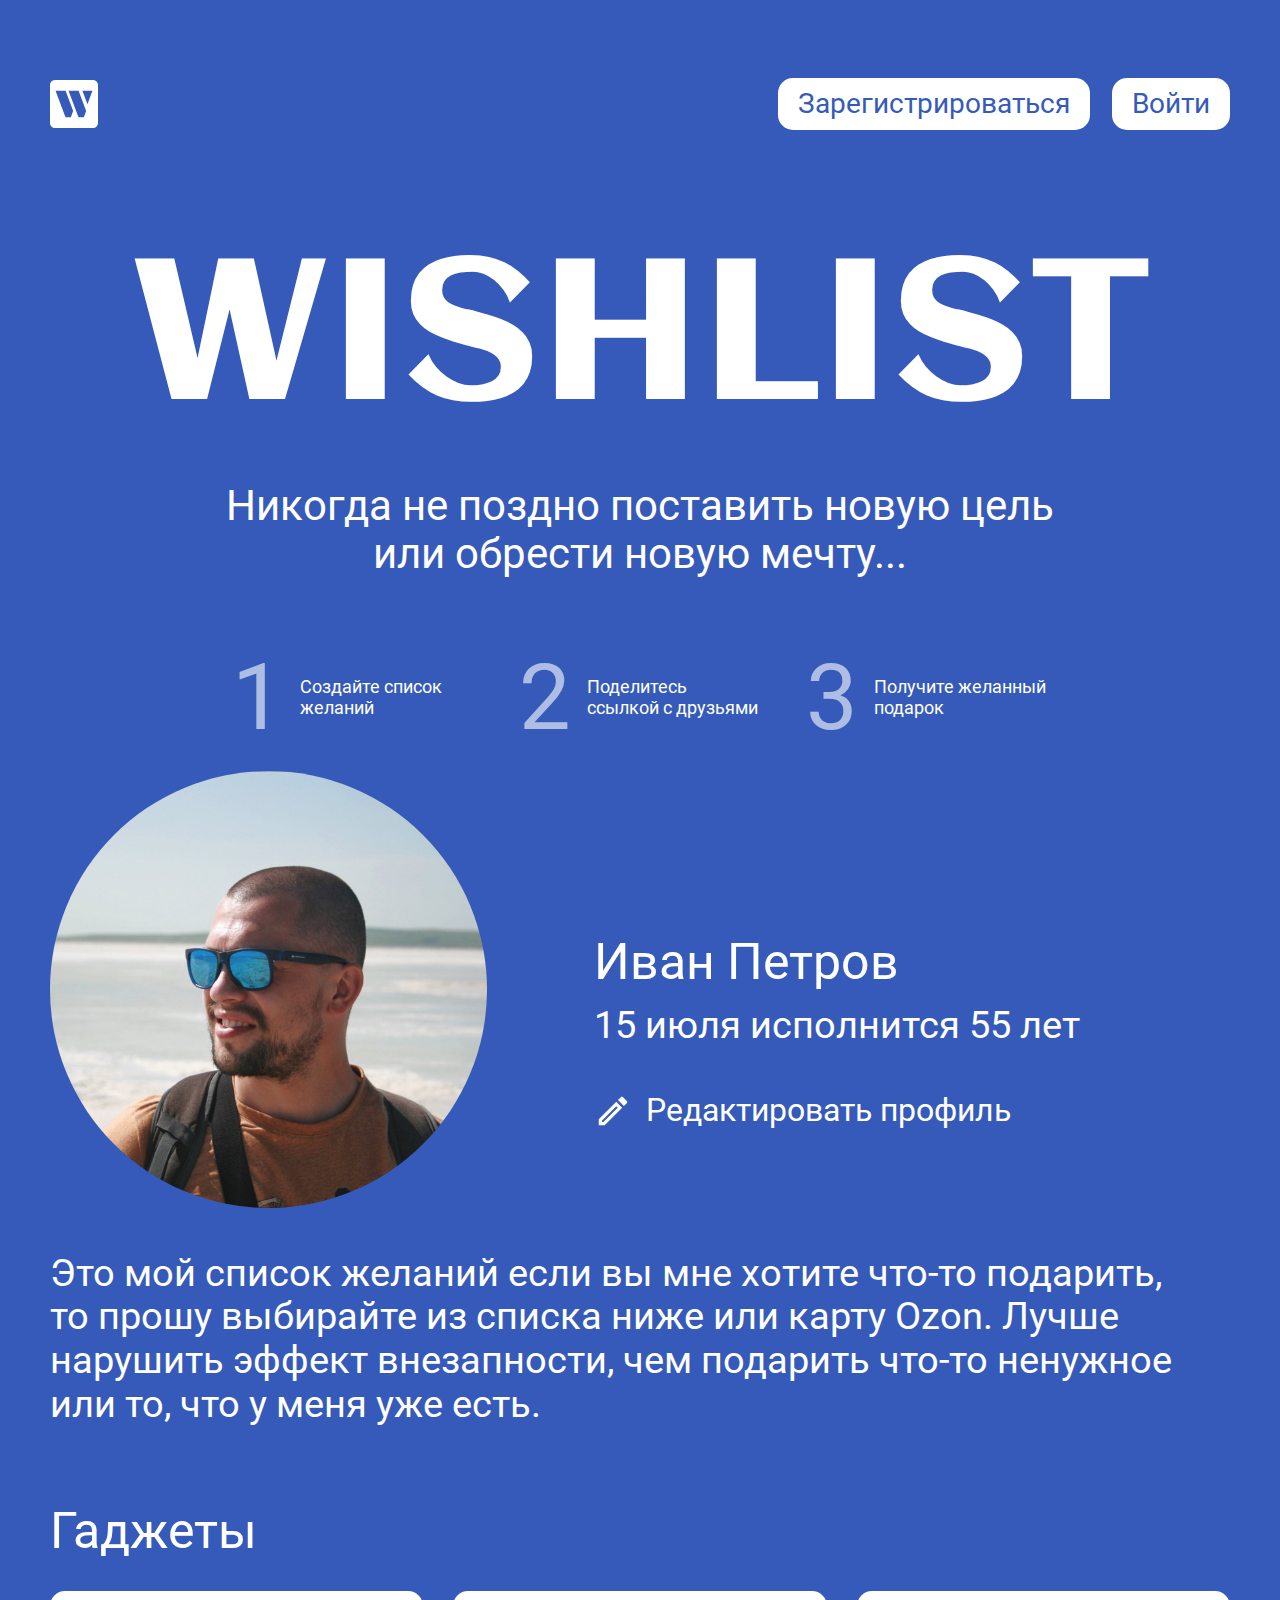
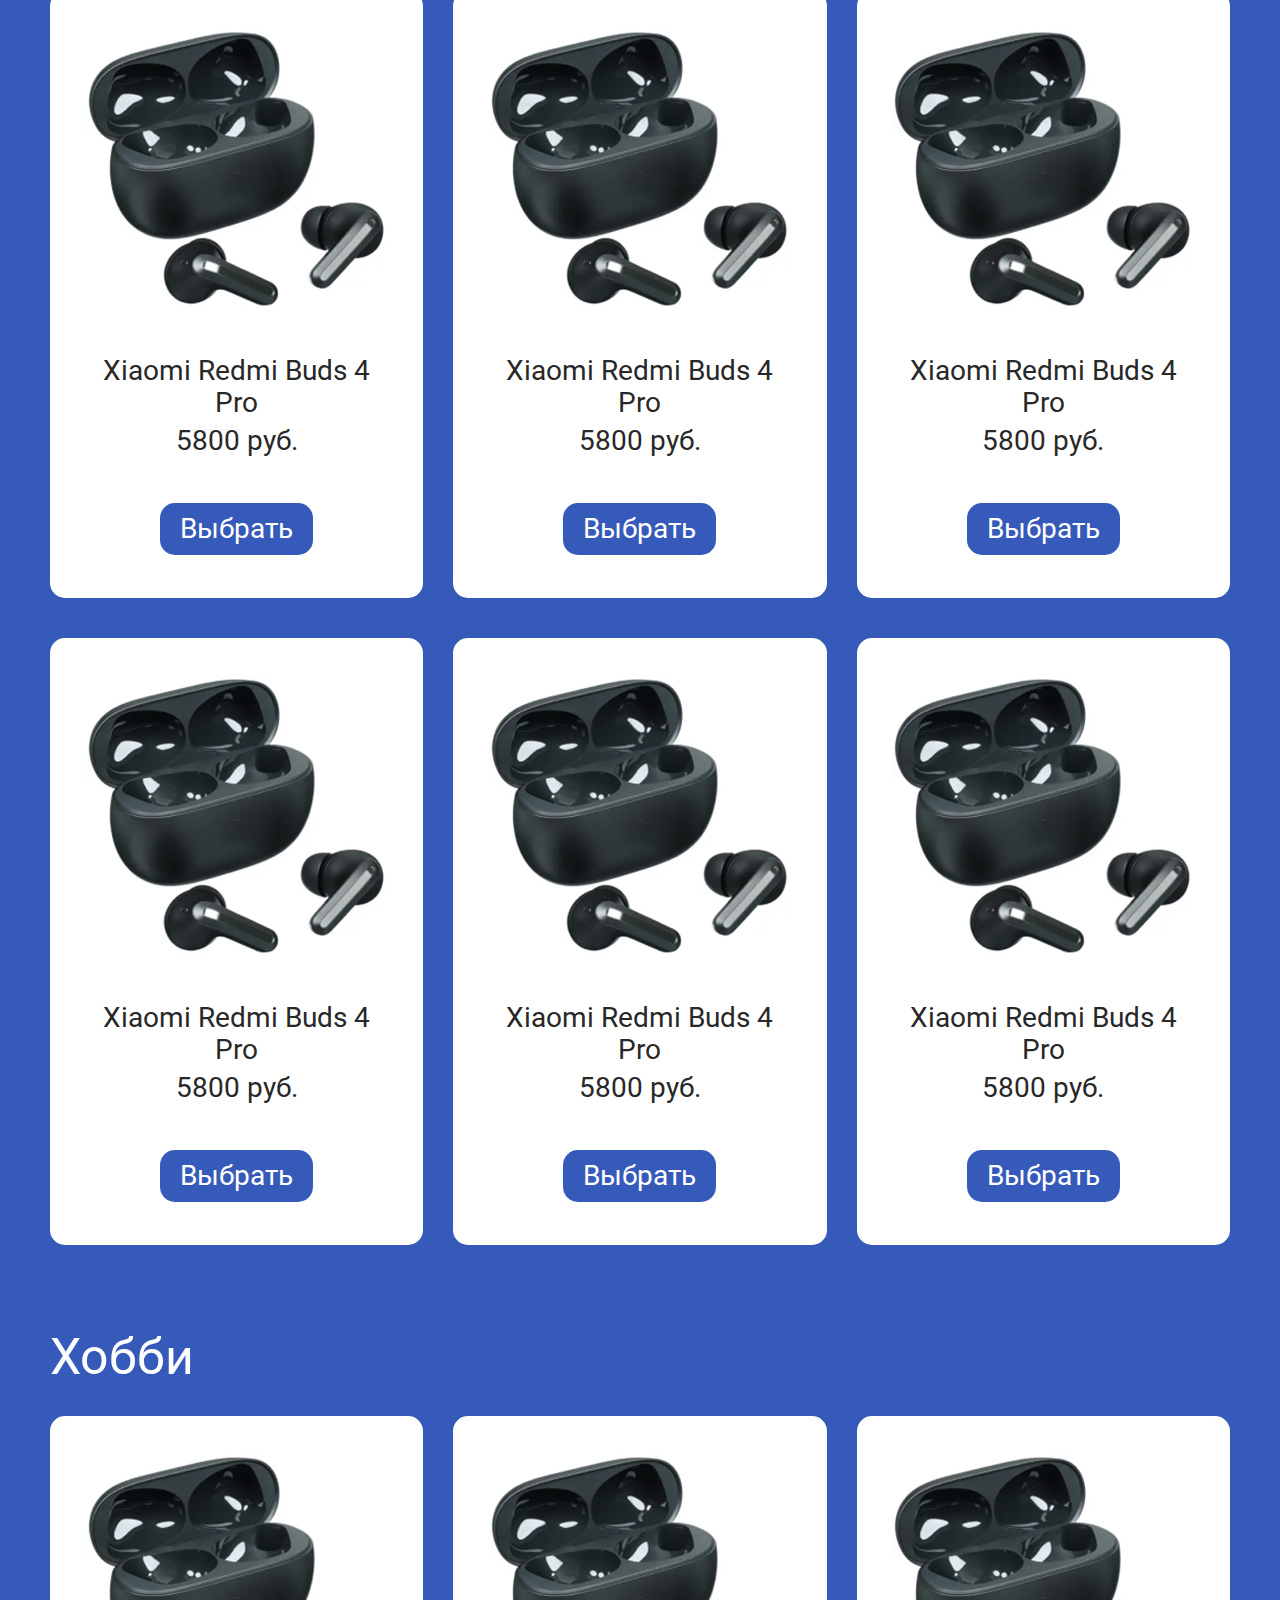
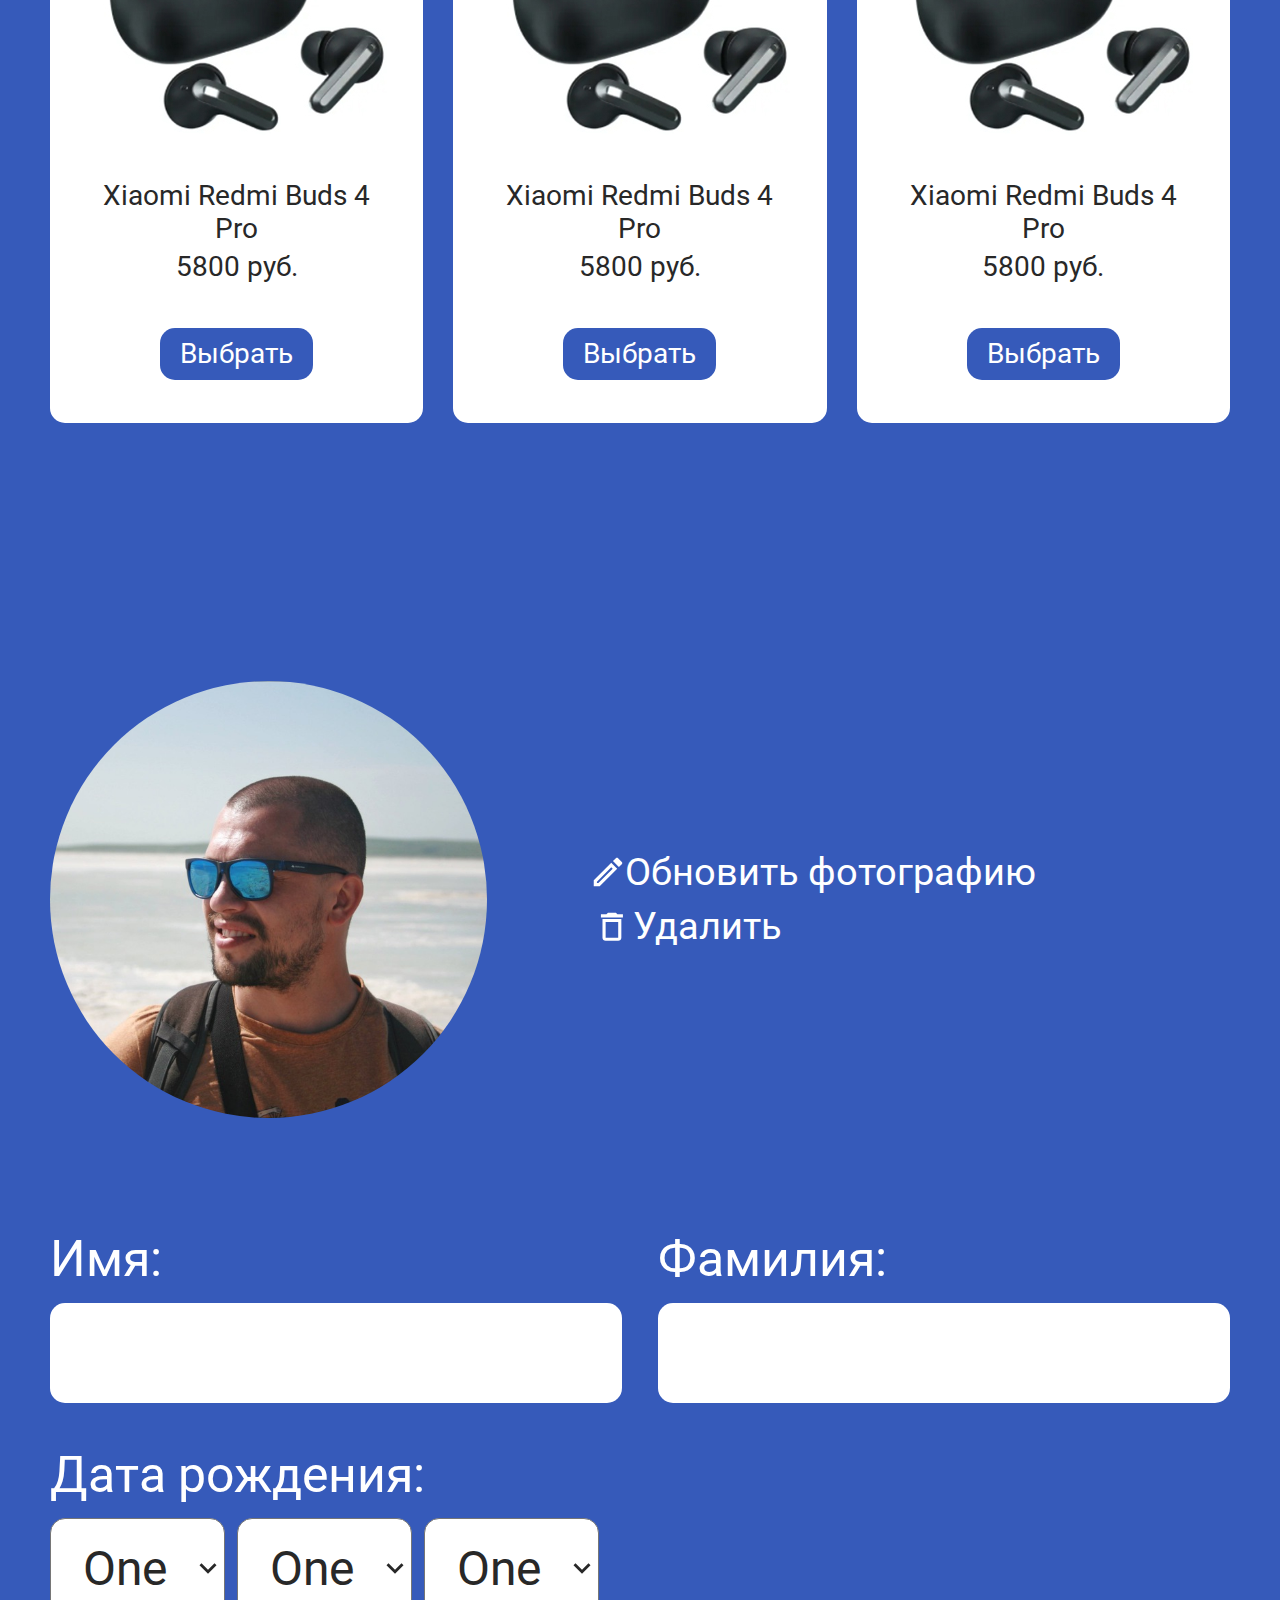
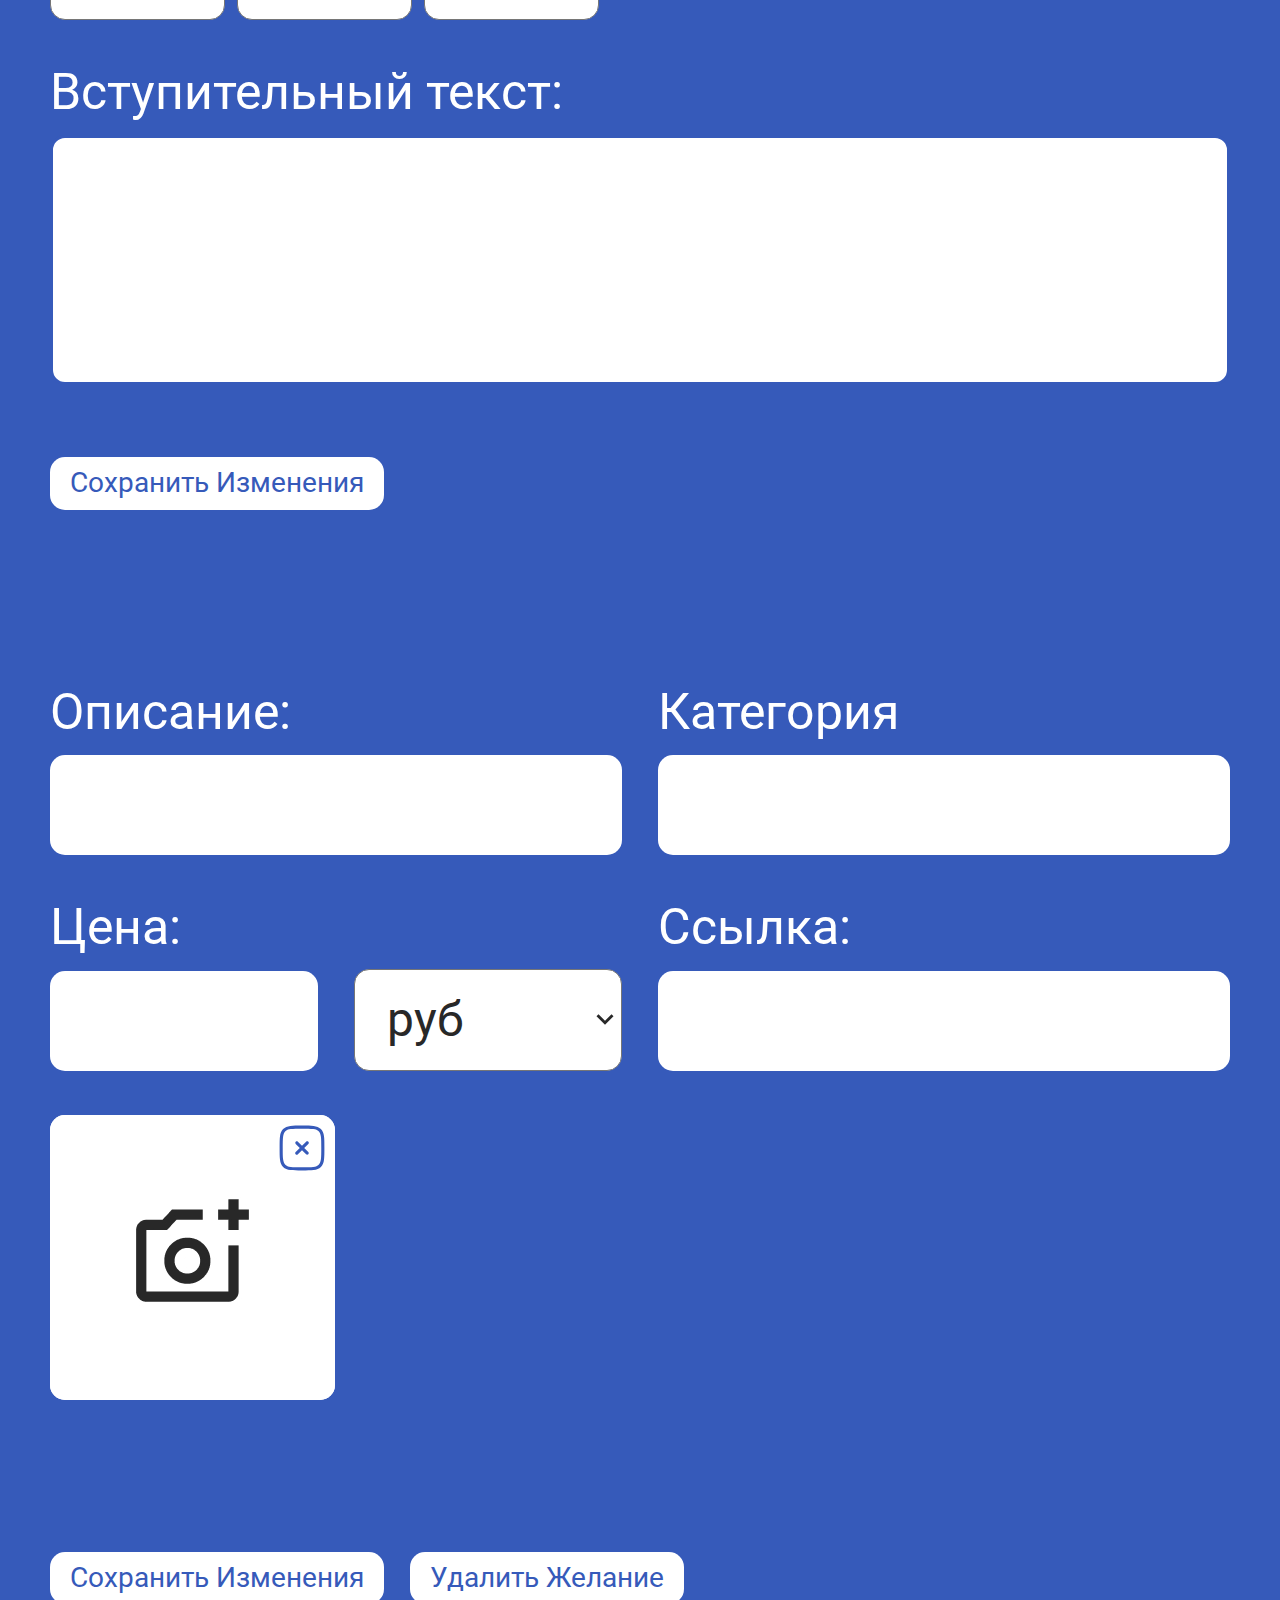
==== index copy.html @ b82e9c54 "начал писать адаптив для планшетной версии" ====
<!DOCTYPE html>
<html lang="ru">

<head>
  <meta charset="UTF-8">
  <meta http-equiv="X-UA-Compatible" content="IE=edge">
  <meta name="viewport" content="width=device-width, initial-scale=1.0">
  <link rel="stylesheet" href="style/index.css">
  <title>Wish List - список желаний</title>
</head>

<body class="page">
  <header class="main-header">
    <div class="container header__container">
      <img src="img/logo.svg" alt="Логотип сервиса Wish List в виде буквы W" class="header__logo">

      <nav class="header__nav nav">
        <button class="nav__btn btn">Зарегистрироваться</button>
        <button class="nav__btn btn">Войти</button>
      </nav>

      <button class="header__burger burger">
        <span class="burger__line"></span>
      </button>
    </div>
  </header>

  <main class="app">
    <section class="hero">
      <div class="container hero__container">
        <h1 class="hero__title">WishList</h1>

        <p class="hero__description">Никогда не поздно поставить новую цель или обрести новую мечту...</p>

        <ol class="hero__list-steps steps">
          <li class="steps__item">Создайте список желаний</li>
          <li class="steps__item">Поделитесь ссылкой с&nbsp;друзьями</li>
          <li class="steps__item">Получите желанный подарок</li>
        </ol>
      </div>
    </section>

    <section class="wishlist">
      <div class="container">
        <div class="wishlist__profile profile">
          <img src="img/avatar.jpg" alt="Фото профиля" class="profile__avatar">
          <div class="profile__content">
            <h2 class="profile__fullname">Иван Петров</h2>

            <p class="profile__birthday">15 июля исполнится 55 лет</p>

            <button class="profile__edit">
              <svg class="profile__edit-icon" width="38" height="38" viewBox="0 0 38 38" fill="none"
                xmlns="http://www.w3.org/2000/svg">
                <path
                  d="M4.75 33.25H10.6875L28.1992 15.7384L22.2617 9.80086L4.75 27.3125V33.25ZM7.91667 28.6267L22.2617 14.2817L23.7183 15.7384L9.37333 30.0834H7.91667V28.6267ZM29.0858 5.20919C28.9394 5.06241 28.7654 4.94596 28.5738 4.86651C28.3823 4.78705 28.177 4.74615 27.9696 4.74615C27.7622 4.74615 27.5569 4.78705 27.3653 4.86651C27.1738 4.94596 26.9998 5.06241 26.8533 5.20919L23.9558 8.10669L29.8933 14.0442L32.7908 11.1467C32.9376 11.0002 33.0541 10.8262 33.1335 10.6347C33.213 10.4431 33.2539 10.2378 33.2539 10.0304C33.2539 9.82307 33.213 9.61774 33.1335 9.4262C33.0541 9.23466 32.9376 9.06067 32.7908 8.91419L29.0858 5.20919Z"
                  fill="white" />
              </svg>
              <span>Редактировать профиль</span>
            </button>
          </div>
        </div>

        <p class="wishlist__description">
          Это мой список желаний если вы&nbsp;мне хотите что-то подарить, то&nbsp;прошу выбирайте из&nbsp;списка ниже
          или карту Ozon.
          Лучше нарушить эффект внезапности, чем подарить что-то ненужное или&nbsp;то, что у&nbsp;меня уже есть.
        </p>

        <ul class="wishlist__categories categories">
          <li class="categories__item">
            <h3 class="categoties__title">Гаджеты</h3>

            <ul class="wishlist__items">
              <li class="item">
                <img src="img/buds.jpg" alt="Xiaomi Redmi Buds 4 Pro" class="item__img">
                <h4 class="item__title">Xiaomi Redmi Buds 4 Pro</h4>
                <p class="item__price">5800 руб.</p>
                <button class="item__btn btn btn_castling">Выбрать</button>
              </li>
              <li class="item">
                <img src="img/buds.jpg" alt="Xiaomi Redmi Buds 4 Pro" class="item__img">
                <h4 class="item__title">Xiaomi Redmi Buds 4 Pro</h4>
                <p class="item__price">5800 руб.</p>
                <button class="item__btn btn btn_castling">Выбрать</button>
              </li>
              <li class="item">
                <img src="img/buds.jpg" alt="Xiaomi Redmi Buds 4 Pro" class="item__img">
                <h4 class="item__title">Xiaomi Redmi Buds 4 Pro</h4>
                <p class="item__price">5800 руб.</p>
                <button class="item__btn btn btn_castling">Выбрать</button>
              </li>
              <li class="item">
                <img src="img/buds.jpg" alt="Xiaomi Redmi Buds 4 Pro" class="item__img">
                <h4 class="item__title">Xiaomi Redmi Buds 4 Pro</h4>
                <p class="item__price">5800 руб.</p>
                <button class="item__btn btn btn_castling">Выбрать</button>
              </li>
              <li class="item">
                <img src="img/buds.jpg" alt="Xiaomi Redmi Buds 4 Pro" class="item__img">
                <h4 class="item__title">Xiaomi Redmi Buds 4 Pro</h4>
                <p class="item__price">5800 руб.</p>
                <button class="item__btn btn btn_castling">Выбрать</button>
              </li>
              <li class="item">
                <img src="img/buds.jpg" alt="Xiaomi Redmi Buds 4 Pro" class="item__img">
                <h4 class="item__title">Xiaomi Redmi Buds 4 Pro</h4>
                <p class="item__price">5800 руб.</p>
                <button class="item__btn btn btn_castling">Выбрать</button>
              </li>
            </ul>
          </li>
          <li class="categories__item">
            <h3 class="categoties__title">Хобби</h3>

            <ul class="wishlist__items">
              <li class="item">
                <img src="img/buds.jpg" alt="Xiaomi Redmi Buds 4 Pro" class="item__img">
                <h4 class="item__title">Xiaomi Redmi Buds 4 Pro</h4>
                <p class="item__price">5800 руб.</p>
                <button class="item__btn btn btn_castling">Выбрать</button>
              </li>
              <li class="item">
                <img src="img/buds.jpg" alt="Xiaomi Redmi Buds 4 Pro" class="item__img">
                <h4 class="item__title">Xiaomi Redmi Buds 4 Pro</h4>
                <p class="item__price">5800 руб.</p>
                <button class="item__btn btn btn_castling">Выбрать</button>
              </li>
              <li class="item">
                <img src="img/buds.jpg" alt="Xiaomi Redmi Buds 4 Pro" class="item__img">
                <h4 class="item__title">Xiaomi Redmi Buds 4 Pro</h4>
                <p class="item__price">5800 руб.</p>
                <button class="item__btn btn btn_castling">Выбрать</button>
              </li>
            </ul>
          </li>
        </ul>
      </div>
    </section>

    <section class="edit edit_profile">
      <div class="container">
        <form class="edit__form">
          <fieldset class="edit__avatar">
            <img src="img/avatar.jpg" alt="" class="edit__avatar-img">

            <div class="edit__avatar-load">
              <label for="avatar-load" class="edit__label-avatar">
                <svg width="30" height="30" viewBox="0 0 30 30" fill="none" xmlns="http://www.w3.org/2000/svg">
                  <path
                    d="M0.75 29.25H6.6875L24.1992 11.7384L18.2617 5.80086L0.75 23.3125V29.25ZM3.91667 24.6267L18.2617 10.2817L19.7183 11.7384L5.37333 26.0834H3.91667V24.6267ZM25.0858 1.20919C24.9394 1.06241 24.7654 0.94596 24.5738 0.866506C24.3823 0.787052 24.177 0.746155 23.9696 0.746155C23.7622 0.746155 23.5569 0.787052 23.3653 0.866506C23.1738 0.94596 22.9998 1.06241 22.8533 1.20919L19.9558 4.10669L25.8933 10.0442L28.7908 7.14669C28.9376 7.00021 29.0541 6.82622 29.1335 6.63468C29.213 6.44314 29.2539 6.23781 29.2539 6.03044C29.2539 5.82307 29.213 5.61774 29.1335 5.4262C29.0541 5.23466 28.9376 5.06067 28.7908 4.91419L25.0858 1.20919Z"
                    fill="white" />
                </svg>
                <span>Обновить фотографию</span>
              </label>
              <input type="file" accept="image/jpeg, image/png" class="edit__input-file edit__input-file_avatar">
              <button class="edit__avatar-delete">
                <svg width="38" height="38" viewBox="0 0 38 38" fill="none" xmlns="http://www.w3.org/2000/svg">
                  <path
                    d="M9.48842 29.6389C9.48842 31.35 10.9027 32.75 12.6313 32.75H25.2027C26.9313 32.75 28.3456 31.35 28.3456 29.6389V10.9722H9.48842V29.6389ZM12.6313 14.0833H25.2027V29.6389H12.6313V14.0833ZM24.417 6.30556L22.8456 4.75H14.9884L13.417 6.30556H7.91699V9.41667H29.917V6.30556H24.417Z"
                    fill="white" />
                </svg>
                <span>Удалить</span>
              </button>
            </div>
          </fieldset>

          <fieldset class="edit__name">
            <label class="edit__label">
              <span class="edit__label-text">Имя:</span>
              <input type="text" class="edit__input" name="name">
            </label>

            <label class="edit__label">
              <span class="edit__label-text">Фамилия:</span>
              <input type="text" class="edit__input" name="surname">
            </label>
          </fieldset>

          <fieldset class="edit__birthdate">
            <legend class="edit__label-text">Дата рождения:</legend>

            <label class="edit__label edit__label_select">
              <select type="text" class="edit__select" name="day">
                <option value="1">One</option>
                <option value="2">Two</option>
              </select>
            </label>

            <label class="edit__label edit__label_select">
              <select type="text" class="edit__select" name="month">
                <option value="1">One</option>
                <option value="2">Two</option>
              </select>
            </label>

            <label class="edit__label edit__label_select">
              <select type="text" class="edit__select" name="year">
                <option value="1">One</option>
                <option value="2">Two</option>
              </select>
            </label>
          </fieldset>

          <fieldset class="edit__description">
            <label class="edit__label-text" for="description">Вступительный текст:</label>
            <textarea class="edit__desc-input" name="description"></textarea>
          </fieldset>

          <button class="edit__submit-btn btn">Сохранить изменения</button>
        </form>
      </div>
    </section>

    <section class="edit edit_wish">
      <div class="container">
        <form class="edit__form">
          <fieldset class="edit__wish">
            <label class="edit__label">
              <span class="edit__label-text">Описание:</span>
              <input type="text" class="edit__input" name="title">
            </label>

            <label class="edit__label">
              <span class="edit__label-text">Категория</span>
              <input type="text" class="edit__input" name="category">
            </label>

            <div class="edit__label edit__wish-price">
              <label class="edit__label-price">
                <span class="edit__label-text">Цена:</span>
                <input type="text" class="edit__input" name="price">
              </label>

              <label class="edit__label_select edit__label-price">
                <select name="currency" class="edit__select edit__select_currency">
                  <option value="rub">руб</option>
                </select>
              </label>
            </div>

            <label class="edit__label">
              <span class="edit__label-text">Ссылка:</span>
              <input type="text" class="edit__input" name="link">
            </label>
          </fieldset>

          <fieldset class="edit__wish-photo">
            <label class="edit__label-photo">
              <img src="img/no-photo.jpg" alt="" class="edit__wish-image">
              <input type="file" class="edit__input-file edit__input-file--wish" accept="image/jpeg, image/png">
            </label>
            <button class="edit__wish-delete">
              <svg width="50" height="50" viewBox="0 0 50 50" fill="none" xmlns="http://www.w3.org/2000/svg">
                <path
                  d="M20.8961 18.6875C20.5999 18.4115 20.2081 18.2612 19.8033 18.2684C19.3985 18.2755 19.0123 18.4395 18.726 18.7258C18.4398 19.0121 18.2758 19.3983 18.2686 19.8031C18.2615 20.2079 18.4117 20.5996 18.6877 20.8958L22.7919 25L18.6877 29.1042C18.5342 29.2472 18.4111 29.4197 18.3257 29.6114C18.2403 29.803 18.1944 30.0099 18.1907 30.2197C18.187 30.4295 18.2256 30.6379 18.3042 30.8325C18.3827 31.027 18.4997 31.2038 18.6481 31.3522C18.7964 31.5005 18.9732 31.6175 19.1677 31.6961C19.3623 31.7747 19.5707 31.8133 19.7805 31.8096C19.9903 31.8059 20.1972 31.7599 20.3889 31.6745C20.5805 31.5891 20.753 31.466 20.8961 31.3125L25.0002 27.2083L29.1044 31.3125C29.4006 31.5885 29.7924 31.7388 30.1972 31.7316C30.602 31.7245 30.9882 31.5605 31.2745 31.2742C31.5607 30.9879 31.7247 30.6017 31.7319 30.1969C31.739 29.7921 31.5887 29.4004 31.3127 29.1042L27.2086 25L31.3127 20.8958C31.4663 20.7528 31.5894 20.5803 31.6748 20.3886C31.7602 20.197 31.8061 19.99 31.8098 19.7802C31.8135 19.5705 31.7749 19.3621 31.6963 19.1675C31.6177 18.9729 31.5008 18.7962 31.3524 18.6478C31.204 18.4995 31.0273 18.3825 30.8327 18.3039C30.6382 18.2253 30.4298 18.1867 30.22 18.1904C30.0102 18.1941 29.8033 18.2401 29.6116 18.3255C29.42 18.4109 29.2475 18.534 29.1044 18.6875L25.0002 22.7917L20.8961 18.6875Z"
                  fill="#365ABA" />
                <path fill-rule="evenodd" clip-rule="evenodd"
                  d="M25.1191 2.60419H24.8816C20.0712 2.60419 16.3024 2.60419 13.3607 3.00002C10.3524 3.40419 7.97741 4.25002 6.11283 6.11252C4.24824 7.9771 3.40449 10.3521 3.00033 13.3625C2.60449 16.3021 2.60449 20.0709 2.60449 24.8813V25.1188C2.60449 29.9292 2.60449 33.6979 3.00033 36.6396C3.40449 39.6479 4.25033 42.0229 6.11283 43.8875C7.97741 45.7521 10.3524 46.5959 13.3628 47C16.3024 47.3959 20.0712 47.3959 24.8816 47.3959H25.1191C29.9295 47.3959 33.6982 47.3959 36.6399 47C39.6482 46.5959 42.0232 45.75 43.8878 43.8875C45.7524 42.0229 46.5962 39.6479 47.0003 36.6375C47.3962 33.6979 47.3962 29.9292 47.3962 25.1188V24.8813C47.3962 20.0709 47.3962 16.3021 47.0003 13.3604C46.5962 10.3521 45.7503 7.9771 43.8878 6.11252C42.0232 4.24794 39.6482 3.40419 36.6378 3.00002C33.6982 2.60419 29.9295 2.60419 25.1191 2.60419ZM8.32324 8.32294C9.51074 7.13544 11.1149 6.45419 13.7795 6.09585C16.4878 5.73335 20.0462 5.72919 25.0003 5.72919C29.9545 5.72919 33.5128 5.73335 36.2212 6.09585C38.8857 6.45419 40.492 7.13752 41.6795 8.32294C42.8649 9.51044 43.5462 11.1146 43.9045 13.7792C44.267 16.4875 44.2712 20.0459 44.2712 25C44.2712 29.9542 44.267 33.5125 43.9045 36.2209C43.5462 38.8854 42.8628 40.4917 41.6774 41.6792C40.4899 42.8646 38.8857 43.5459 36.2212 43.9042C33.5128 44.2667 29.9545 44.2709 25.0003 44.2709C20.0462 44.2709 16.4878 44.2667 13.7795 43.9042C11.1149 43.5459 9.50866 42.8625 8.32116 41.6771C7.13574 40.4896 6.45449 38.8854 6.09616 36.2209C5.73366 33.5125 5.72949 29.9542 5.72949 25C5.72949 20.0459 5.73366 16.4875 6.09616 13.7792C6.45449 11.1146 7.13783 9.51044 8.32324 8.32294Z"
                  fill="#365ABA" />
              </svg>
            </button>
          </fieldset>

          <button class="edit__submit-btn btn">Сохранить изменения</button>
          <button class="edit__delete-btn btn">Удалить желание</button>
        </form>
      </div>

    </section>
  </main>
</body>

</html>
---- style/index.css ----
@import 'normalize.css';
@import 'fonts.css';
@import 'style.css';
@import 'header.css';
@import 'nav.css';
@import 'burger.css';
@import 'hero.css';
@import 'steps.css';
@import 'wishlist.css';
@import 'categories.css';
@import 'profile.css';
@import 'item.css';
@import 'edit.css';
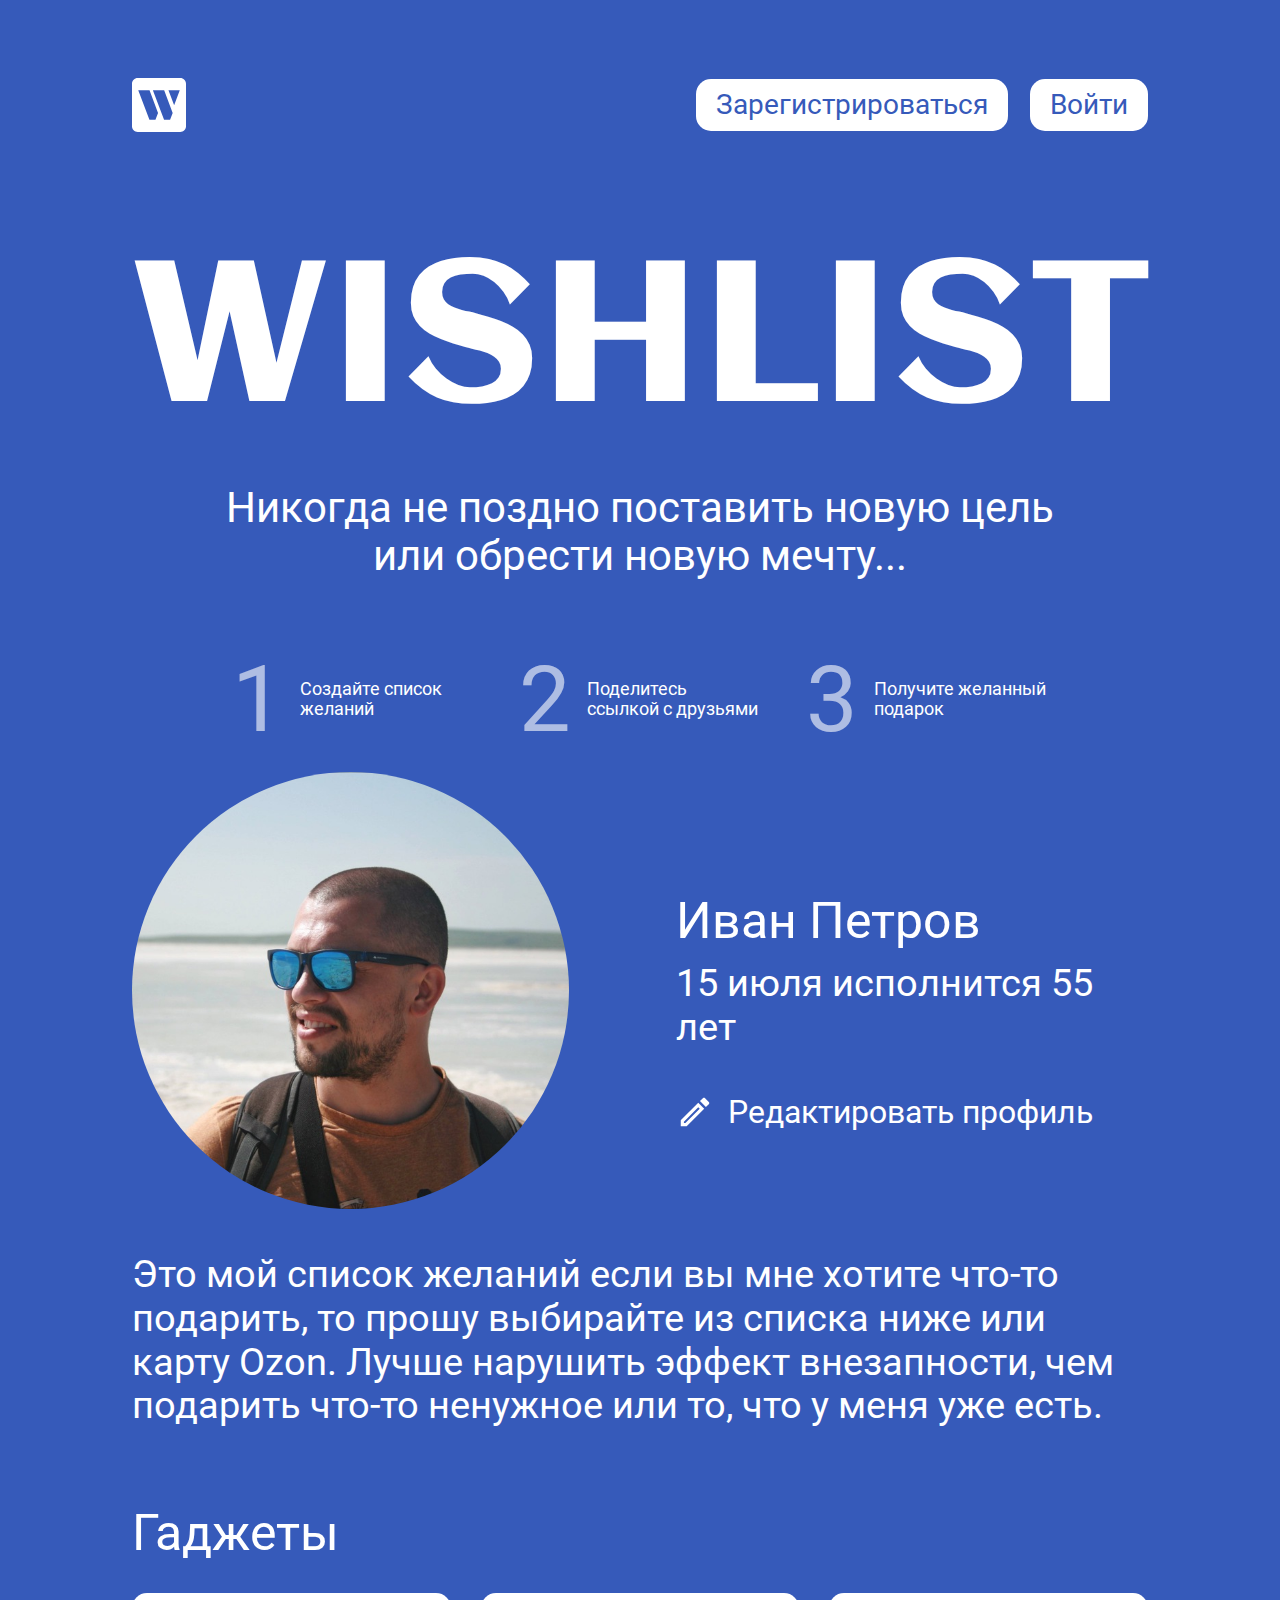
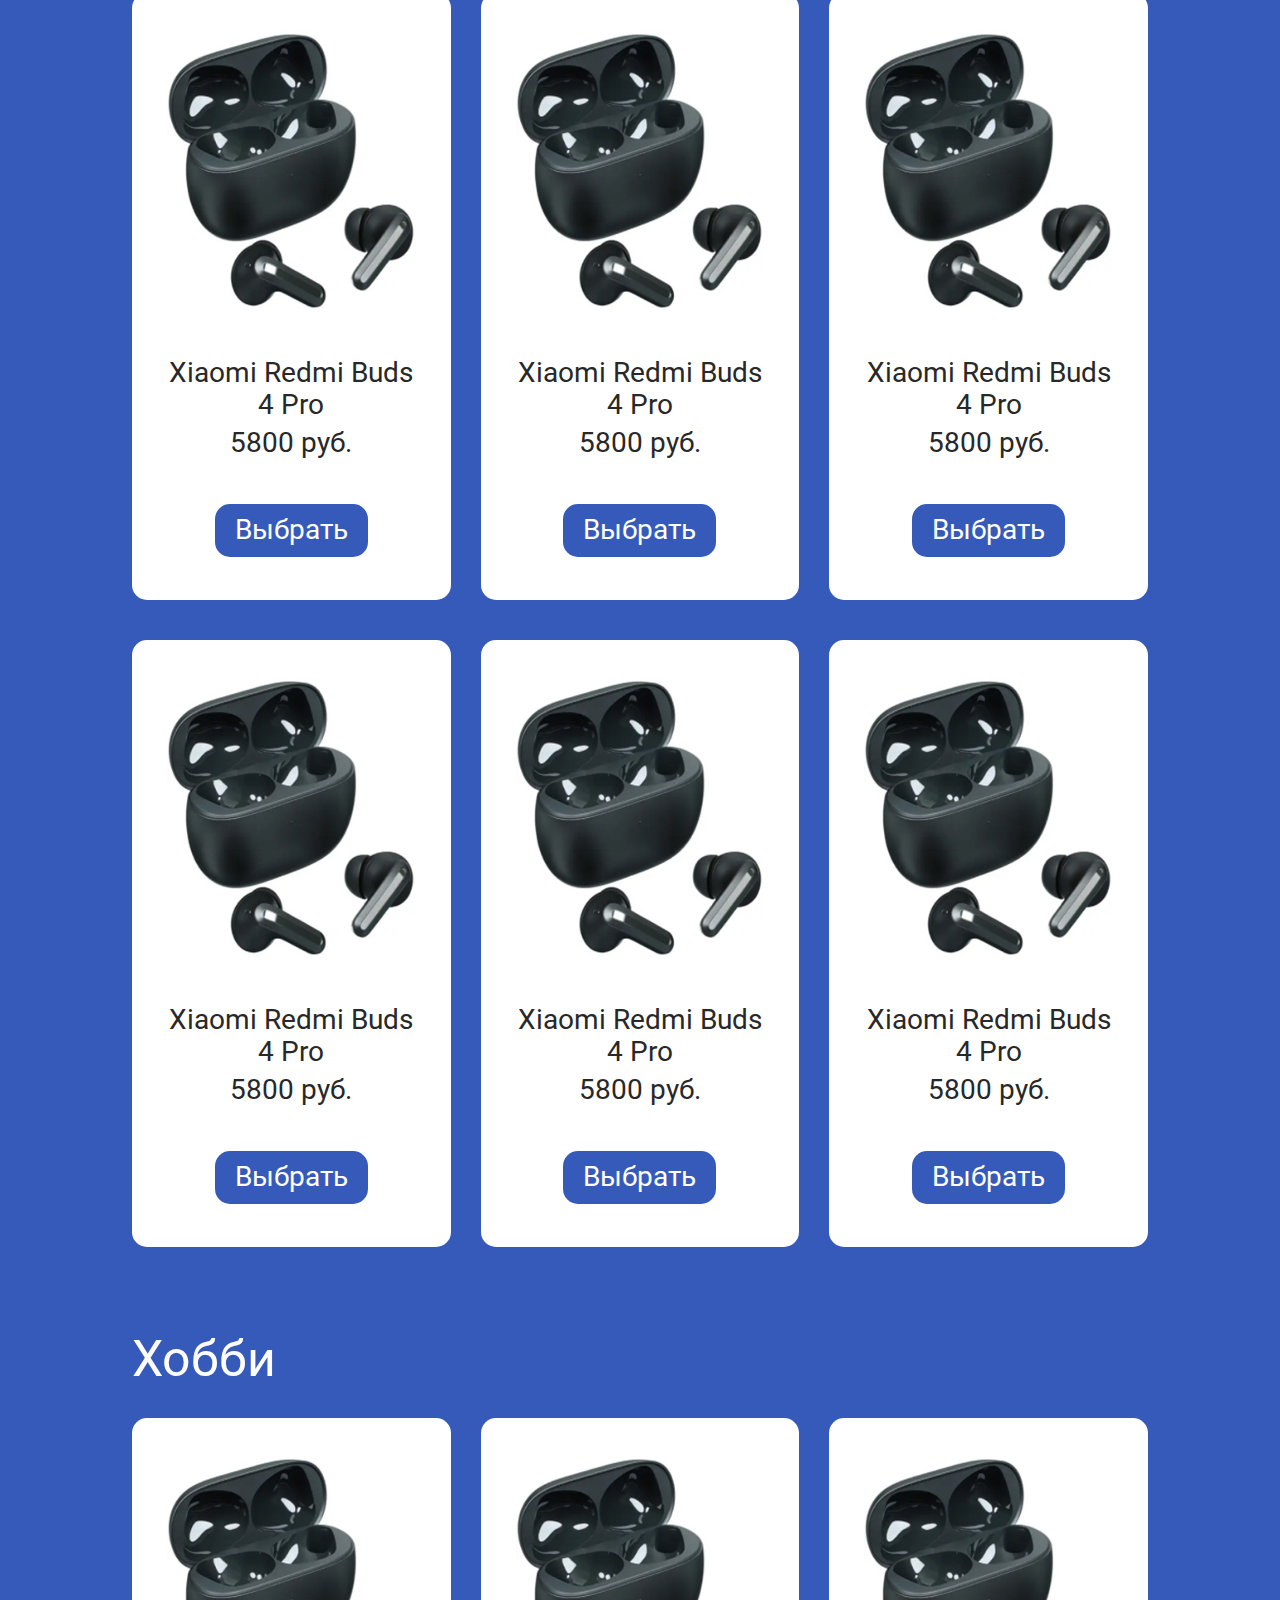
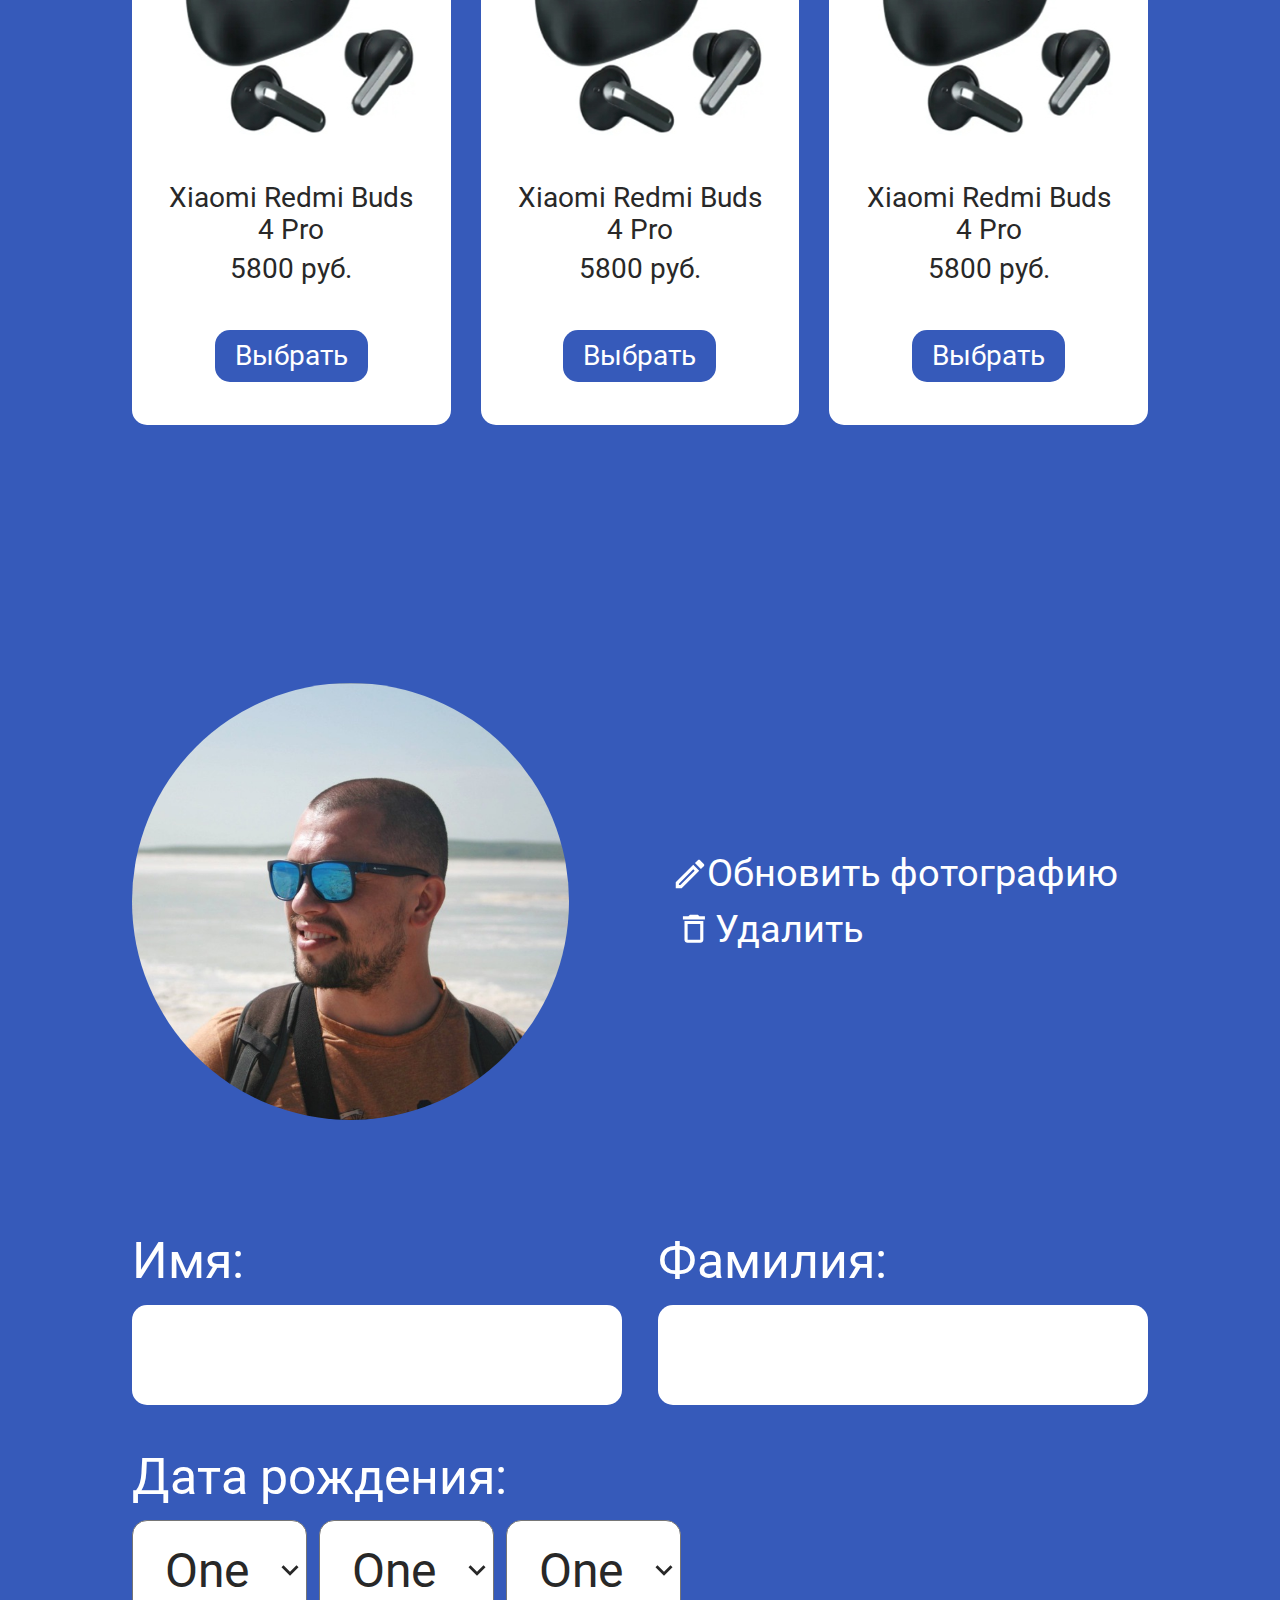
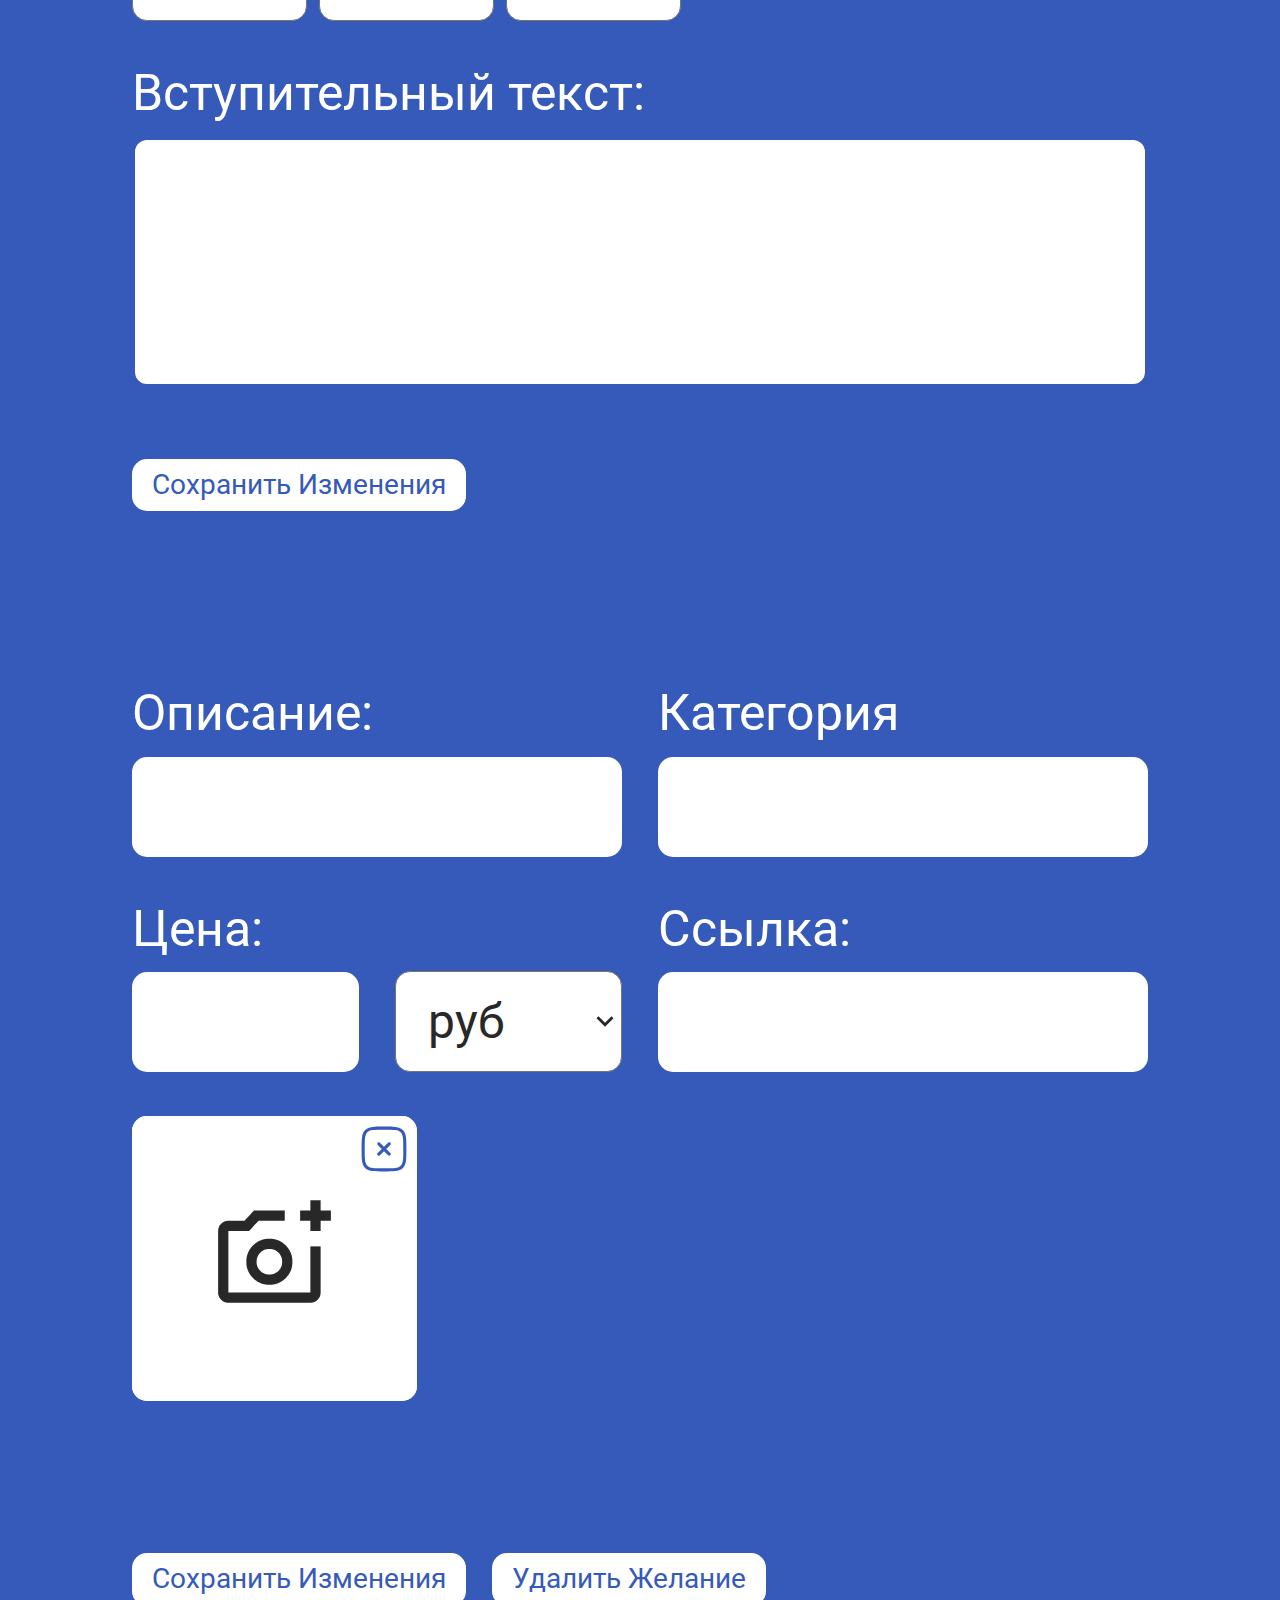
==== commit 7b1e5f82: "написал адаптив для домашней страницы в разрешении до 992px" ====
--- a/index copy.html
+++ b/index copy.html
@@ -14,7 +14,7 @@
     <div class="container header__container">
       <img src="img/logo.svg" alt="Логотип сервиса Wish List в виде буквы W" class="header__logo">
 
-      <nav class="header__nav nav">
+      <nav class="header__nav nav nav_active">
         <button class="nav__btn btn">Зарегистрироваться</button>
         <button class="nav__btn btn">Войти</button>
       </nav>
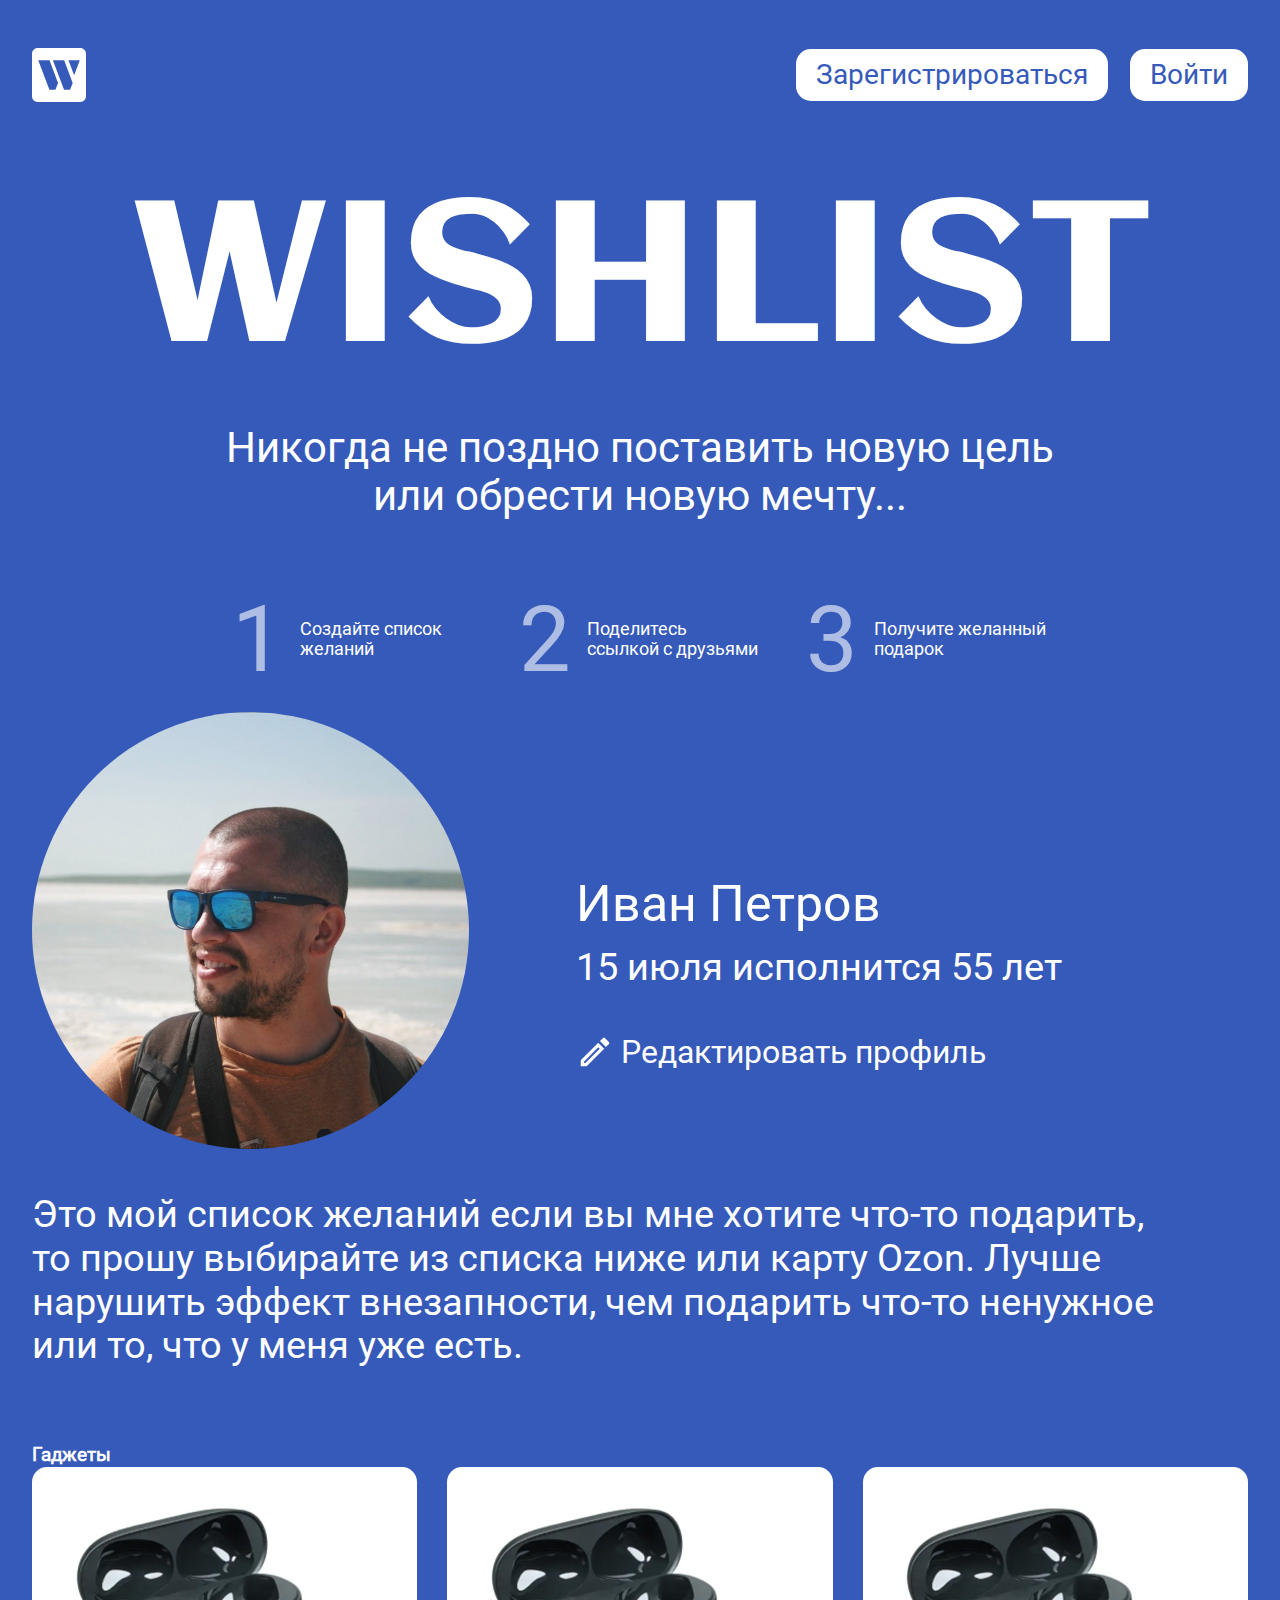
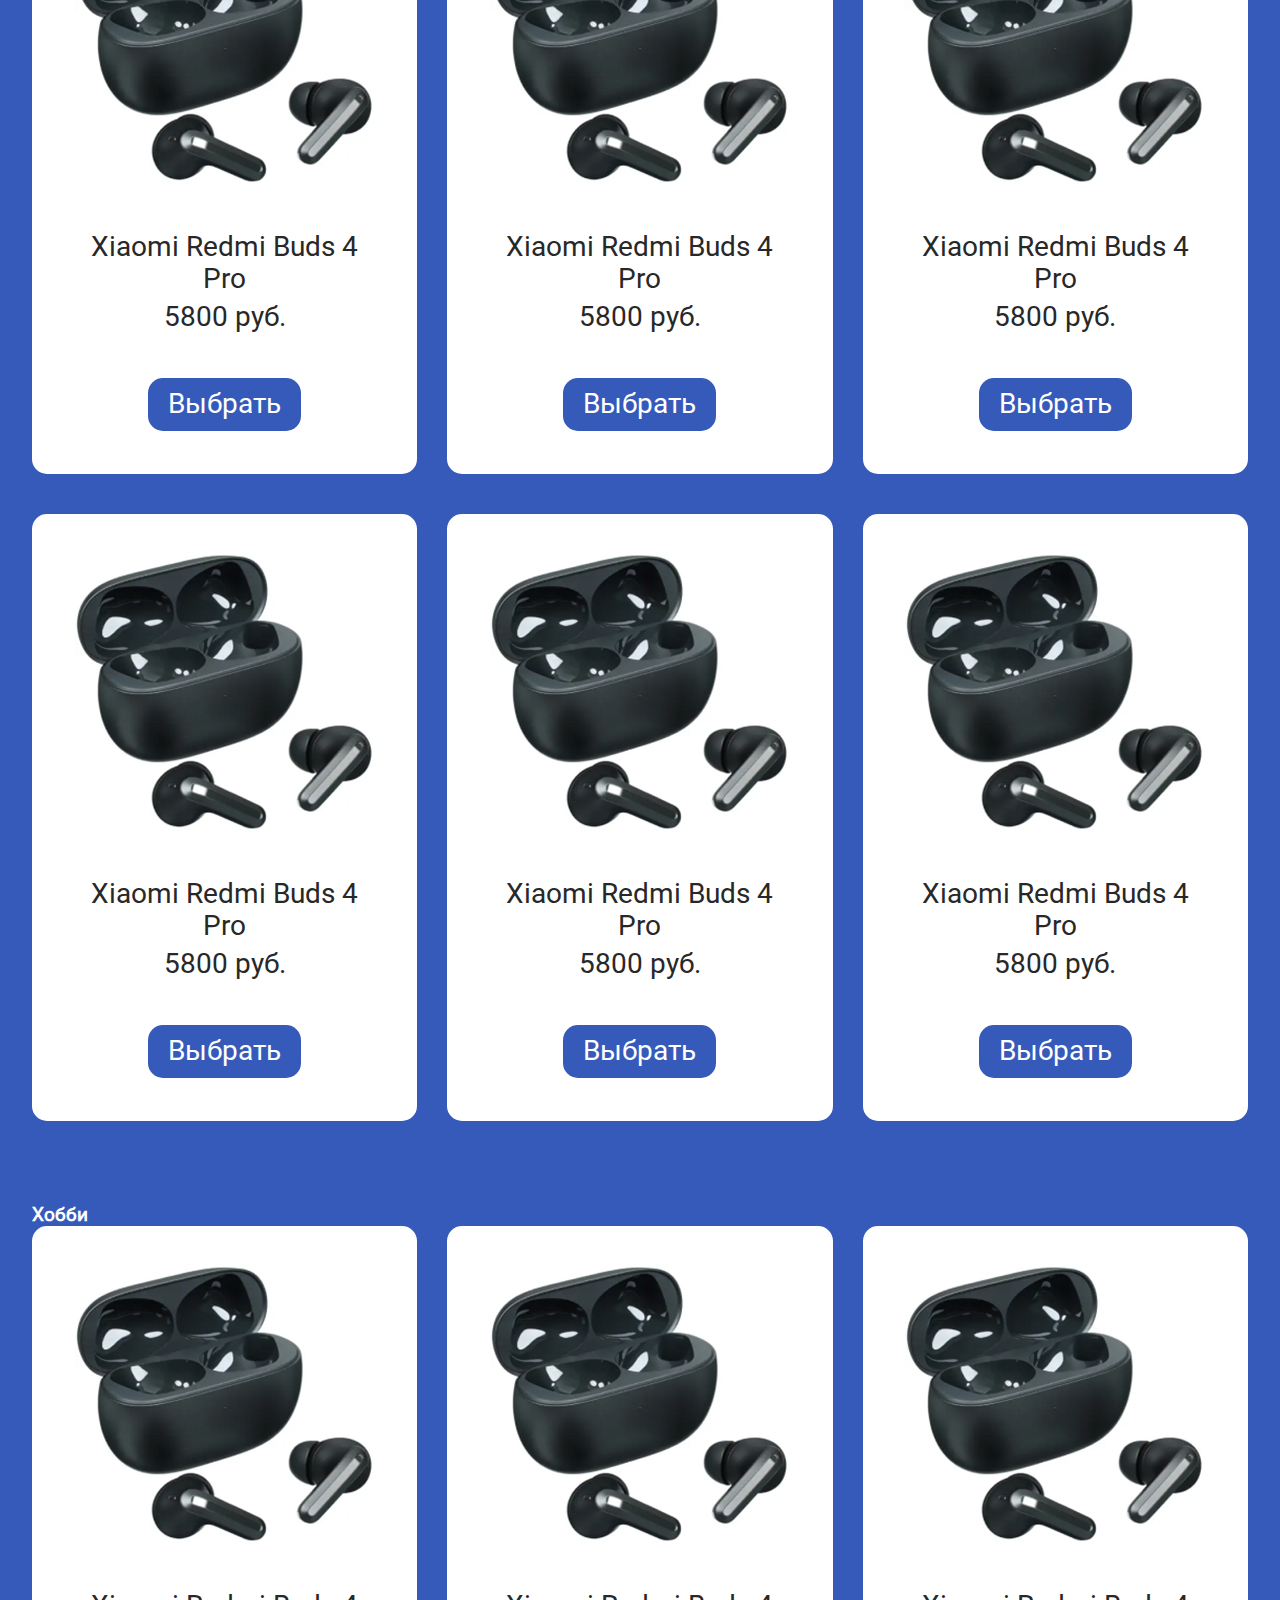
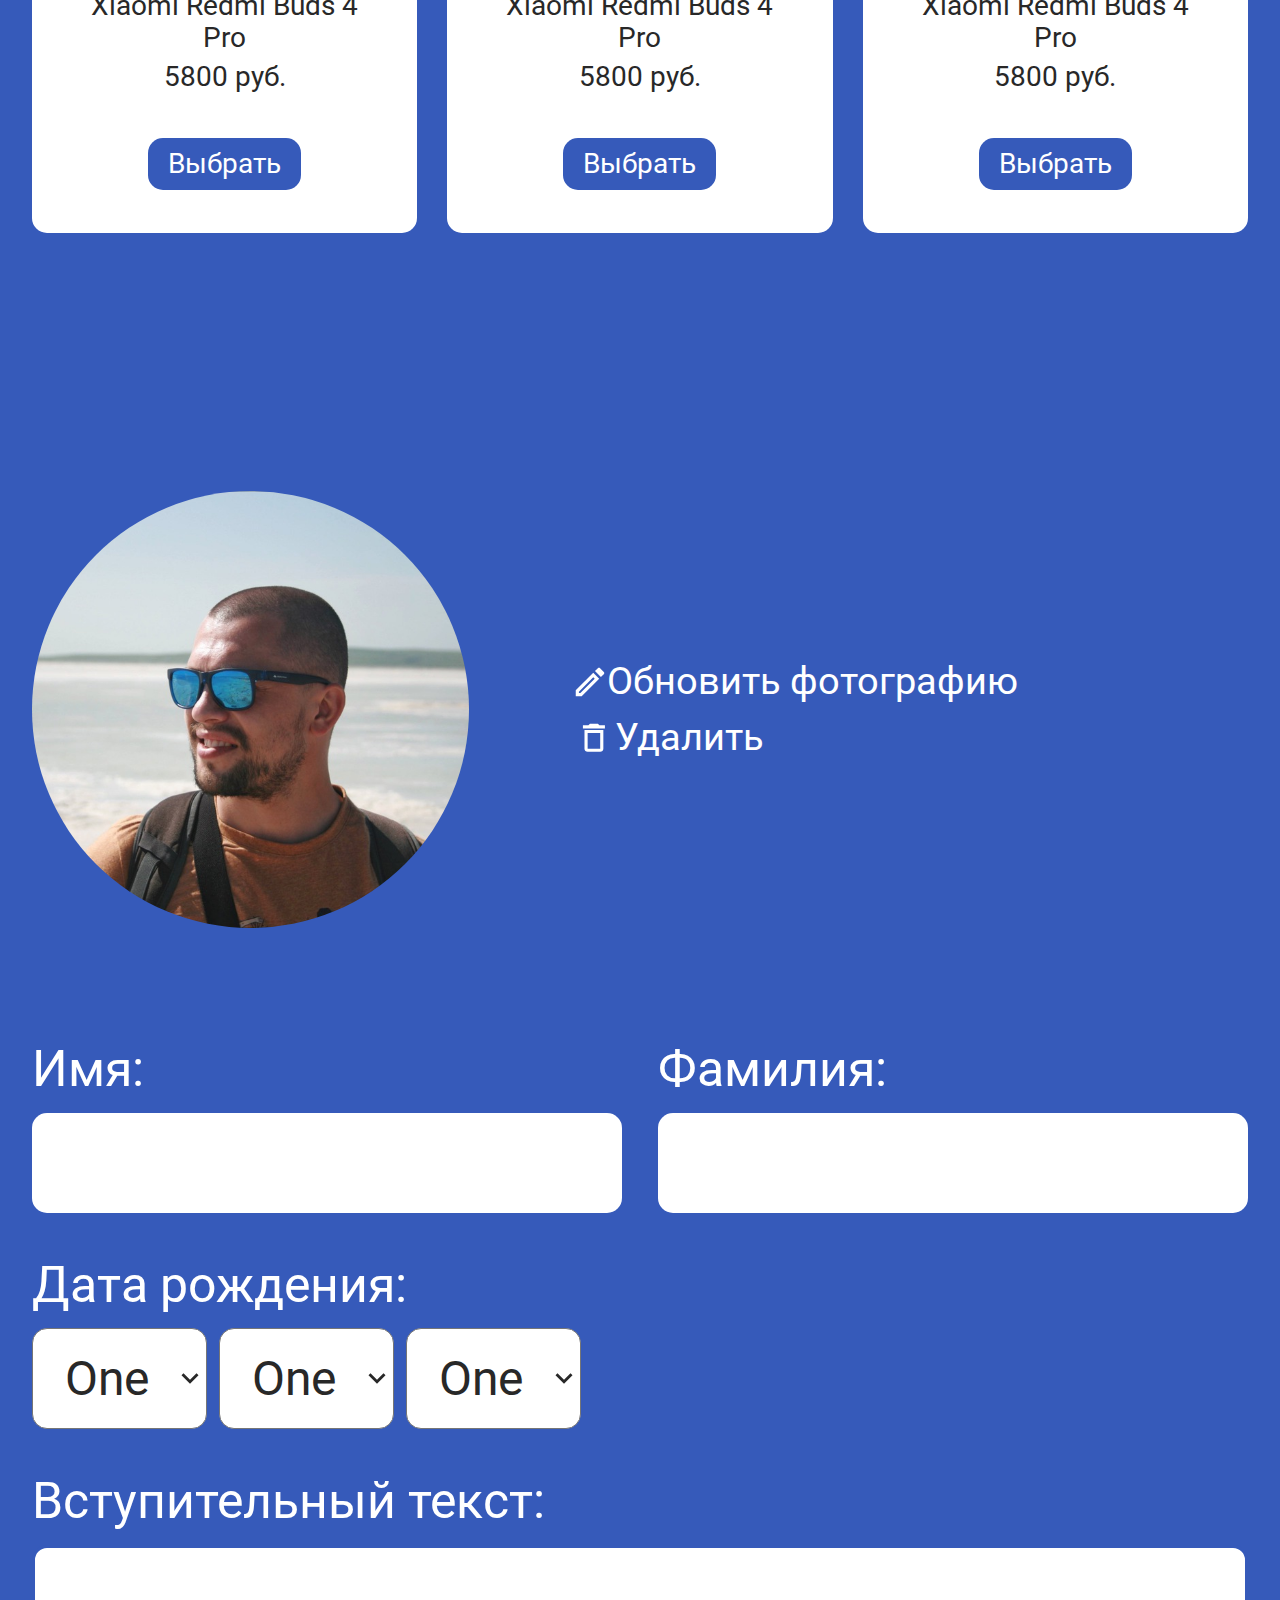
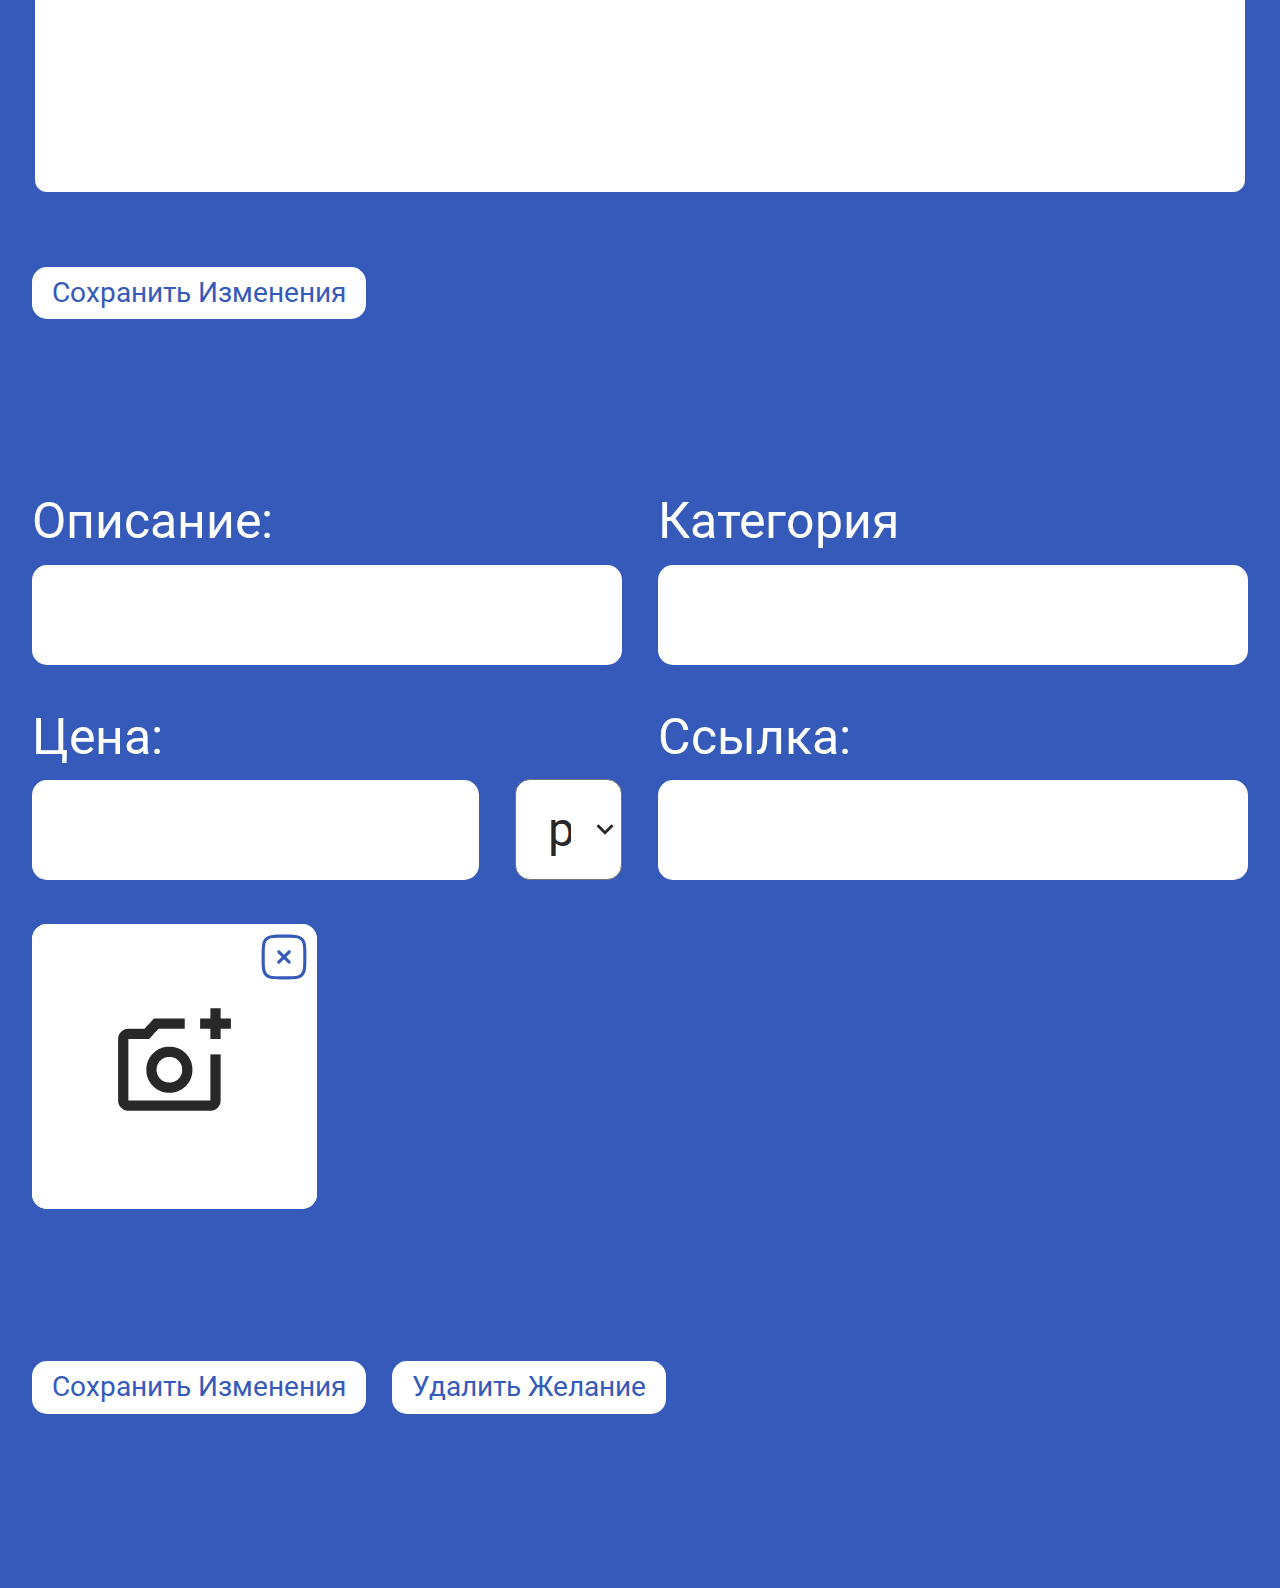
==== commit 87fad1ca: "мелкие правки и исправления ошибок" ====
--- a/index copy.html
+++ b/index copy.html
@@ -10,7 +10,7 @@
 </head>
 
 <body class="page">
-  <header class="main-header">
+  <header class="header">
     <div class="container header__container">
       <img src="img/logo.svg" alt="Логотип сервиса Wish List в виде буквы W" class="header__logo">
 
@@ -28,7 +28,7 @@
   <main class="app">
     <section class="hero">
       <div class="container hero__container">
-        <h1 class="hero__title">WishList</h1>
+        <h1 class="hero__title"><span>Wish</span>List<span></span></h1>
 
         <p class="hero__description">Никогда не поздно поставить новую цель или обрести новую мечту...</p>
 
@@ -73,37 +73,37 @@
 
             <ul class="wishlist__items">
               <li class="item">
-                <img src="img/buds.jpg" alt="Xiaomi Redmi Buds 4 Pro" class="item__img">
-                <h4 class="item__title">Xiaomi Redmi Buds 4 Pro</h4>
-                <p class="item__price">5800 руб.</p>
-                <button class="item__btn btn btn_castling">Выбрать</button>
-              </li>
-              <li class="item">
-                <img src="img/buds.jpg" alt="Xiaomi Redmi Buds 4 Pro" class="item__img">
-                <h4 class="item__title">Xiaomi Redmi Buds 4 Pro</h4>
-                <p class="item__price">5800 руб.</p>
-                <button class="item__btn btn btn_castling">Выбрать</button>
-              </li>
-              <li class="item">
-                <img src="img/buds.jpg" alt="Xiaomi Redmi Buds 4 Pro" class="item__img">
-                <h4 class="item__title">Xiaomi Redmi Buds 4 Pro</h4>
-                <p class="item__price">5800 руб.</p>
-                <button class="item__btn btn btn_castling">Выбрать</button>
-              </li>
-              <li class="item">
-                <img src="img/buds.jpg" alt="Xiaomi Redmi Buds 4 Pro" class="item__img">
-                <h4 class="item__title">Xiaomi Redmi Buds 4 Pro</h4>
-                <p class="item__price">5800 руб.</p>
-                <button class="item__btn btn btn_castling">Выбрать</button>
-              </li>
-              <li class="item">
-                <img src="img/buds.jpg" alt="Xiaomi Redmi Buds 4 Pro" class="item__img">
-                <h4 class="item__title">Xiaomi Redmi Buds 4 Pro</h4>
-                <p class="item__price">5800 руб.</p>
-                <button class="item__btn btn btn_castling">Выбрать</button>
-              </li>
-              <li class="item">
-                <img src="img/buds.jpg" alt="Xiaomi Redmi Buds 4 Pro" class="item__img">
+                <img src="img/buds.jpg" alt="Xiaomi Redmi Buds 4 Pro" class="item__image">
+                <h4 class="item__title">Xiaomi Redmi Buds 4 Pro</h4>
+                <p class="item__price">5800 руб.</p>
+                <button class="item__btn btn btn_castling">Выбрать</button>
+              </li>
+              <li class="item">
+                <img src="img/buds.jpg" alt="Xiaomi Redmi Buds 4 Pro" class="item__image">
+                <h4 class="item__title">Xiaomi Redmi Buds 4 Pro</h4>
+                <p class="item__price">5800 руб.</p>
+                <button class="item__btn btn btn_castling">Выбрать</button>
+              </li>
+              <li class="item">
+                <img src="img/buds.jpg" alt="Xiaomi Redmi Buds 4 Pro" class="item__image">
+                <h4 class="item__title">Xiaomi Redmi Buds 4 Pro</h4>
+                <p class="item__price">5800 руб.</p>
+                <button class="item__btn btn btn_castling">Выбрать</button>
+              </li>
+              <li class="item">
+                <img src="img/buds.jpg" alt="Xiaomi Redmi Buds 4 Pro" class="item__image">
+                <h4 class="item__title">Xiaomi Redmi Buds 4 Pro</h4>
+                <p class="item__price">5800 руб.</p>
+                <button class="item__btn btn btn_castling">Выбрать</button>
+              </li>
+              <li class="item">
+                <img src="img/buds.jpg" alt="Xiaomi Redmi Buds 4 Pro" class="item__image">
+                <h4 class="item__title">Xiaomi Redmi Buds 4 Pro</h4>
+                <p class="item__price">5800 руб.</p>
+                <button class="item__btn btn btn_castling">Выбрать</button>
+              </li>
+              <li class="item">
+                <img src="img/buds.jpg" alt="Xiaomi Redmi Buds 4 Pro" class="item__image">
                 <h4 class="item__title">Xiaomi Redmi Buds 4 Pro</h4>
                 <p class="item__price">5800 руб.</p>
                 <button class="item__btn btn btn_castling">Выбрать</button>
@@ -115,19 +115,19 @@
 
             <ul class="wishlist__items">
               <li class="item">
-                <img src="img/buds.jpg" alt="Xiaomi Redmi Buds 4 Pro" class="item__img">
-                <h4 class="item__title">Xiaomi Redmi Buds 4 Pro</h4>
-                <p class="item__price">5800 руб.</p>
-                <button class="item__btn btn btn_castling">Выбрать</button>
-              </li>
-              <li class="item">
-                <img src="img/buds.jpg" alt="Xiaomi Redmi Buds 4 Pro" class="item__img">
-                <h4 class="item__title">Xiaomi Redmi Buds 4 Pro</h4>
-                <p class="item__price">5800 руб.</p>
-                <button class="item__btn btn btn_castling">Выбрать</button>
-              </li>
-              <li class="item">
-                <img src="img/buds.jpg" alt="Xiaomi Redmi Buds 4 Pro" class="item__img">
+                <img src="img/buds.jpg" alt="Xiaomi Redmi Buds 4 Pro" class="item__image">
+                <h4 class="item__title">Xiaomi Redmi Buds 4 Pro</h4>
+                <p class="item__price">5800 руб.</p>
+                <button class="item__btn btn btn_castling">Выбрать</button>
+              </li>
+              <li class="item">
+                <img src="img/buds.jpg" alt="Xiaomi Redmi Buds 4 Pro" class="item__image">
+                <h4 class="item__title">Xiaomi Redmi Buds 4 Pro</h4>
+                <p class="item__price">5800 руб.</p>
+                <button class="item__btn btn btn_castling">Выбрать</button>
+              </li>
+              <li class="item">
+                <img src="img/buds.jpg" alt="Xiaomi Redmi Buds 4 Pro" class="item__image">
                 <h4 class="item__title">Xiaomi Redmi Buds 4 Pro</h4>
                 <p class="item__price">5800 руб.</p>
                 <button class="item__btn btn btn_castling">Выбрать</button>
@@ -142,11 +142,11 @@
       <div class="container">
         <form class="edit__form">
           <fieldset class="edit__avatar">
-            <img src="img/avatar.jpg" alt="" class="edit__avatar-img">
+            <img src="img/avatar.jpg" alt="" class="edit__avatar-image">
 
             <div class="edit__avatar-load">
               <label for="avatar-load" class="edit__label-avatar">
-                <svg width="30" height="30" viewBox="0 0 30 30" fill="none" xmlns="http://www.w3.org/2000/svg">
+                <svg class="edit__icon-avatar" width="30" height="30" viewBox="0 0 30 30" fill="none" xmlns="http://www.w3.org/2000/svg">
                   <path
                     d="M0.75 29.25H6.6875L24.1992 11.7384L18.2617 5.80086L0.75 23.3125V29.25ZM3.91667 24.6267L18.2617 10.2817L19.7183 11.7384L5.37333 26.0834H3.91667V24.6267ZM25.0858 1.20919C24.9394 1.06241 24.7654 0.94596 24.5738 0.866506C24.3823 0.787052 24.177 0.746155 23.9696 0.746155C23.7622 0.746155 23.5569 0.787052 23.3653 0.866506C23.1738 0.94596 22.9998 1.06241 22.8533 1.20919L19.9558 4.10669L25.8933 10.0442L28.7908 7.14669C28.9376 7.00021 29.0541 6.82622 29.1335 6.63468C29.213 6.44314 29.2539 6.23781 29.2539 6.03044C29.2539 5.82307 29.213 5.61774 29.1335 5.4262C29.0541 5.23466 28.9376 5.06067 28.7908 4.91419L25.0858 1.20919Z"
                     fill="white" />
@@ -155,7 +155,7 @@
               </label>
               <input type="file" accept="image/jpeg, image/png" class="edit__input-file edit__input-file_avatar">
               <button class="edit__avatar-delete">
-                <svg width="38" height="38" viewBox="0 0 38 38" fill="none" xmlns="http://www.w3.org/2000/svg">
+                <svg class="edit__icon-avatar" width="38" height="38" viewBox="0 0 38 38" fill="none" xmlns="http://www.w3.org/2000/svg">
                   <path
                     d="M9.48842 29.6389C9.48842 31.35 10.9027 32.75 12.6313 32.75H25.2027C26.9313 32.75 28.3456 31.35 28.3456 29.6389V10.9722H9.48842V29.6389ZM12.6313 14.0833H25.2027V29.6389H12.6313V14.0833ZM24.417 6.30556L22.8456 4.75H14.9884L13.417 6.30556H7.91699V9.41667H29.917V6.30556H24.417Z"
                     fill="white" />
@@ -204,7 +204,7 @@
 
           <fieldset class="edit__description">
             <label class="edit__label-text" for="description">Вступительный текст:</label>
-            <textarea class="edit__desc-input" name="description"></textarea>
+            <textarea class="edit__description-input" name="description"></textarea>
           </fieldset>
 
           <button class="edit__submit-btn btn">Сохранить изменения</button>
@@ -262,8 +262,10 @@
             </button>
           </fieldset>
 
-          <button class="edit__submit-btn btn">Сохранить изменения</button>
-          <button class="edit__delete-btn btn">Удалить желание</button>
+          <div class="edit__submit-wrapper">
+            <button class="edit__submit-btn btn">Сохранить изменения</button>
+            <button class="edit__delete-btn btn">Удалить желание</button>
+          </div>
         </form>
       </div>
 
--- a/style/index.css
+++ b/style/index.css
@@ -7,7 +7,7 @@
 @import 'hero.css';
 @import 'steps.css';
 @import 'wishlist.css';
+@import 'profile.css';
 @import 'categories.css';
-@import 'profile.css';
 @import 'item.css';
 @import 'edit.css';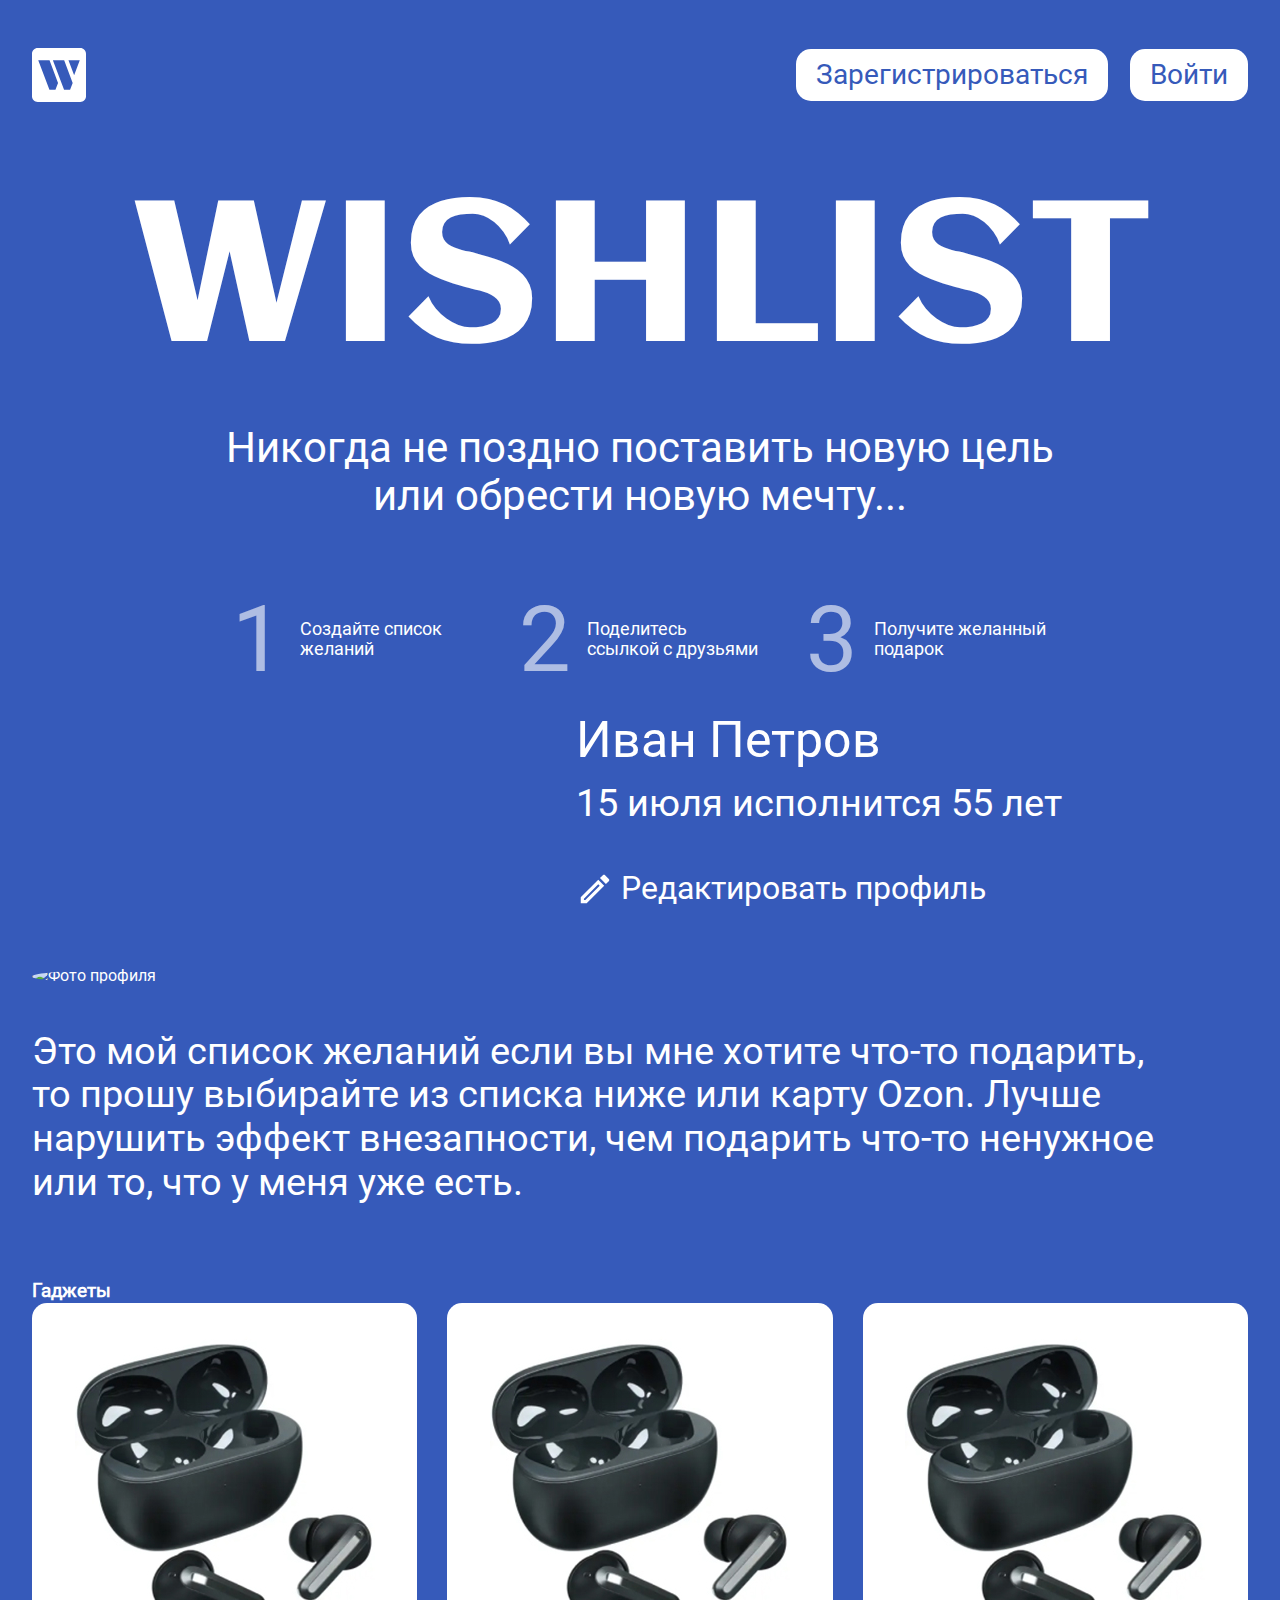
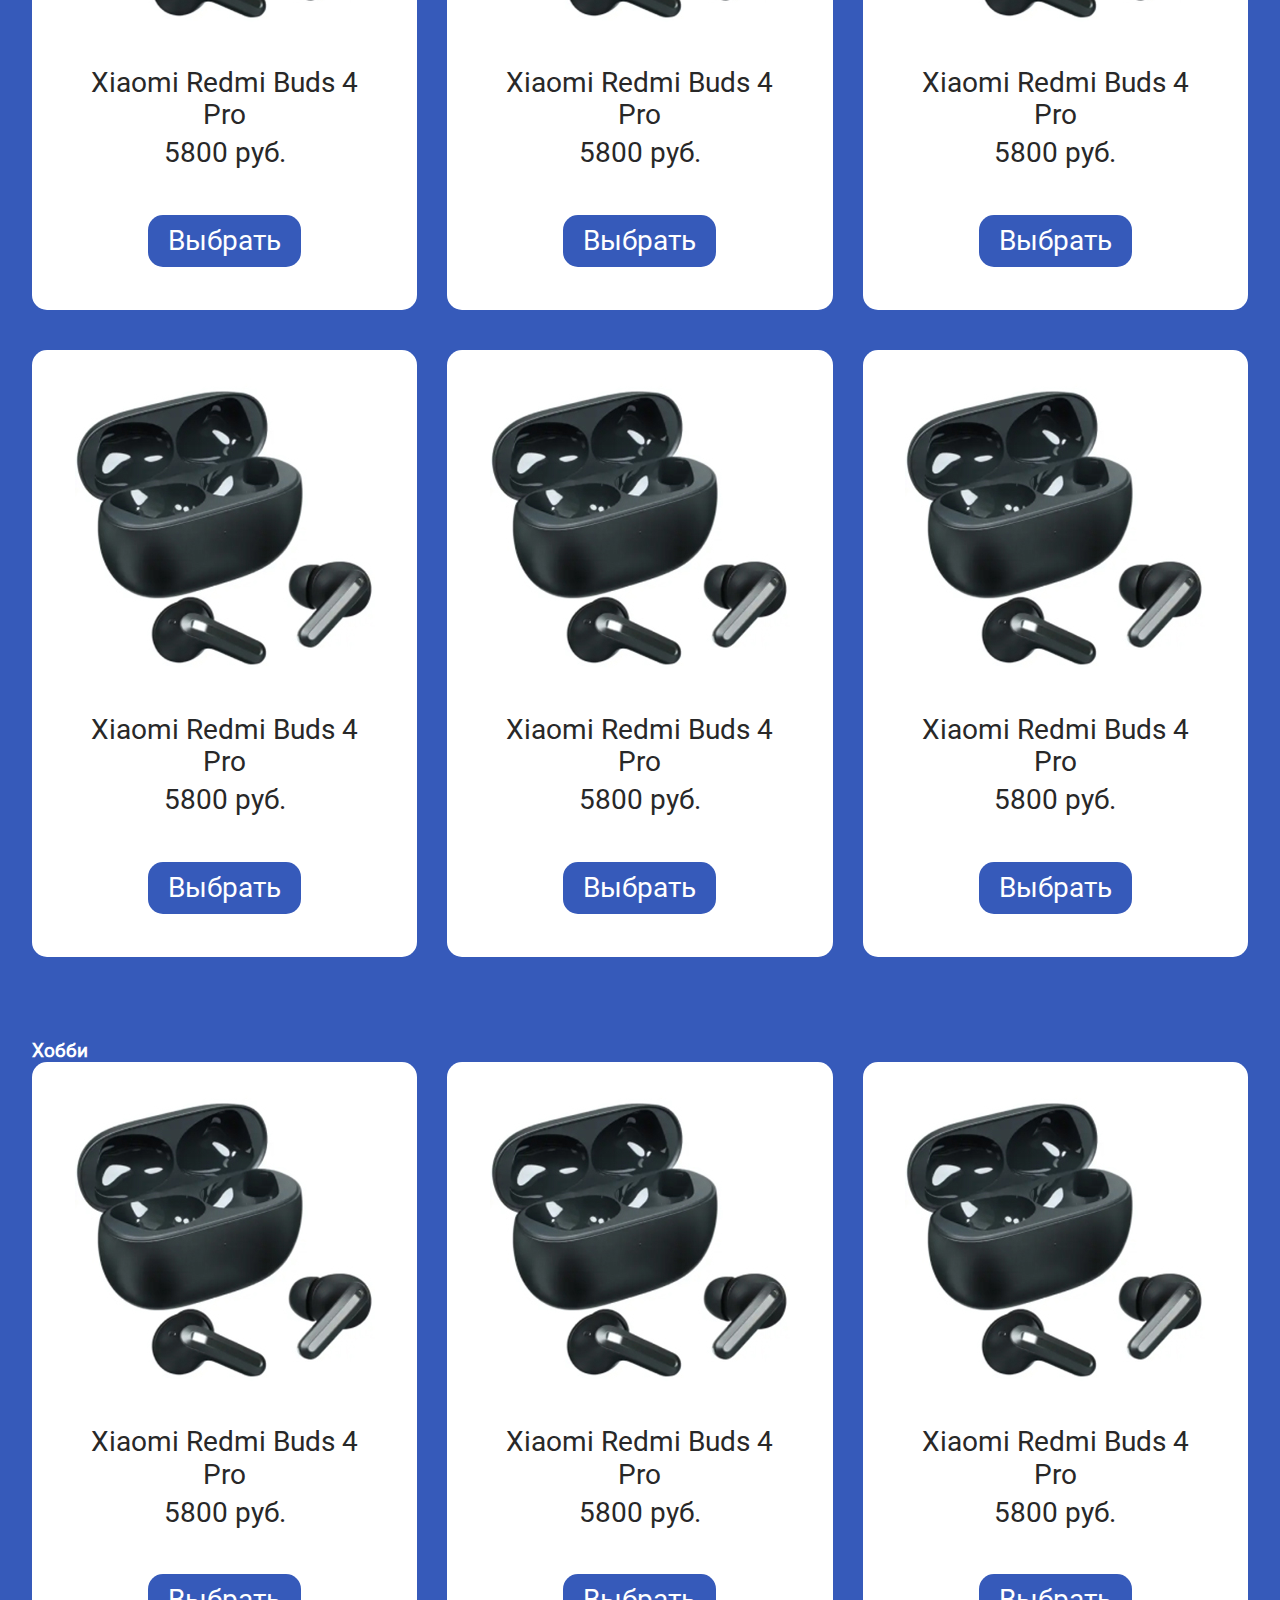
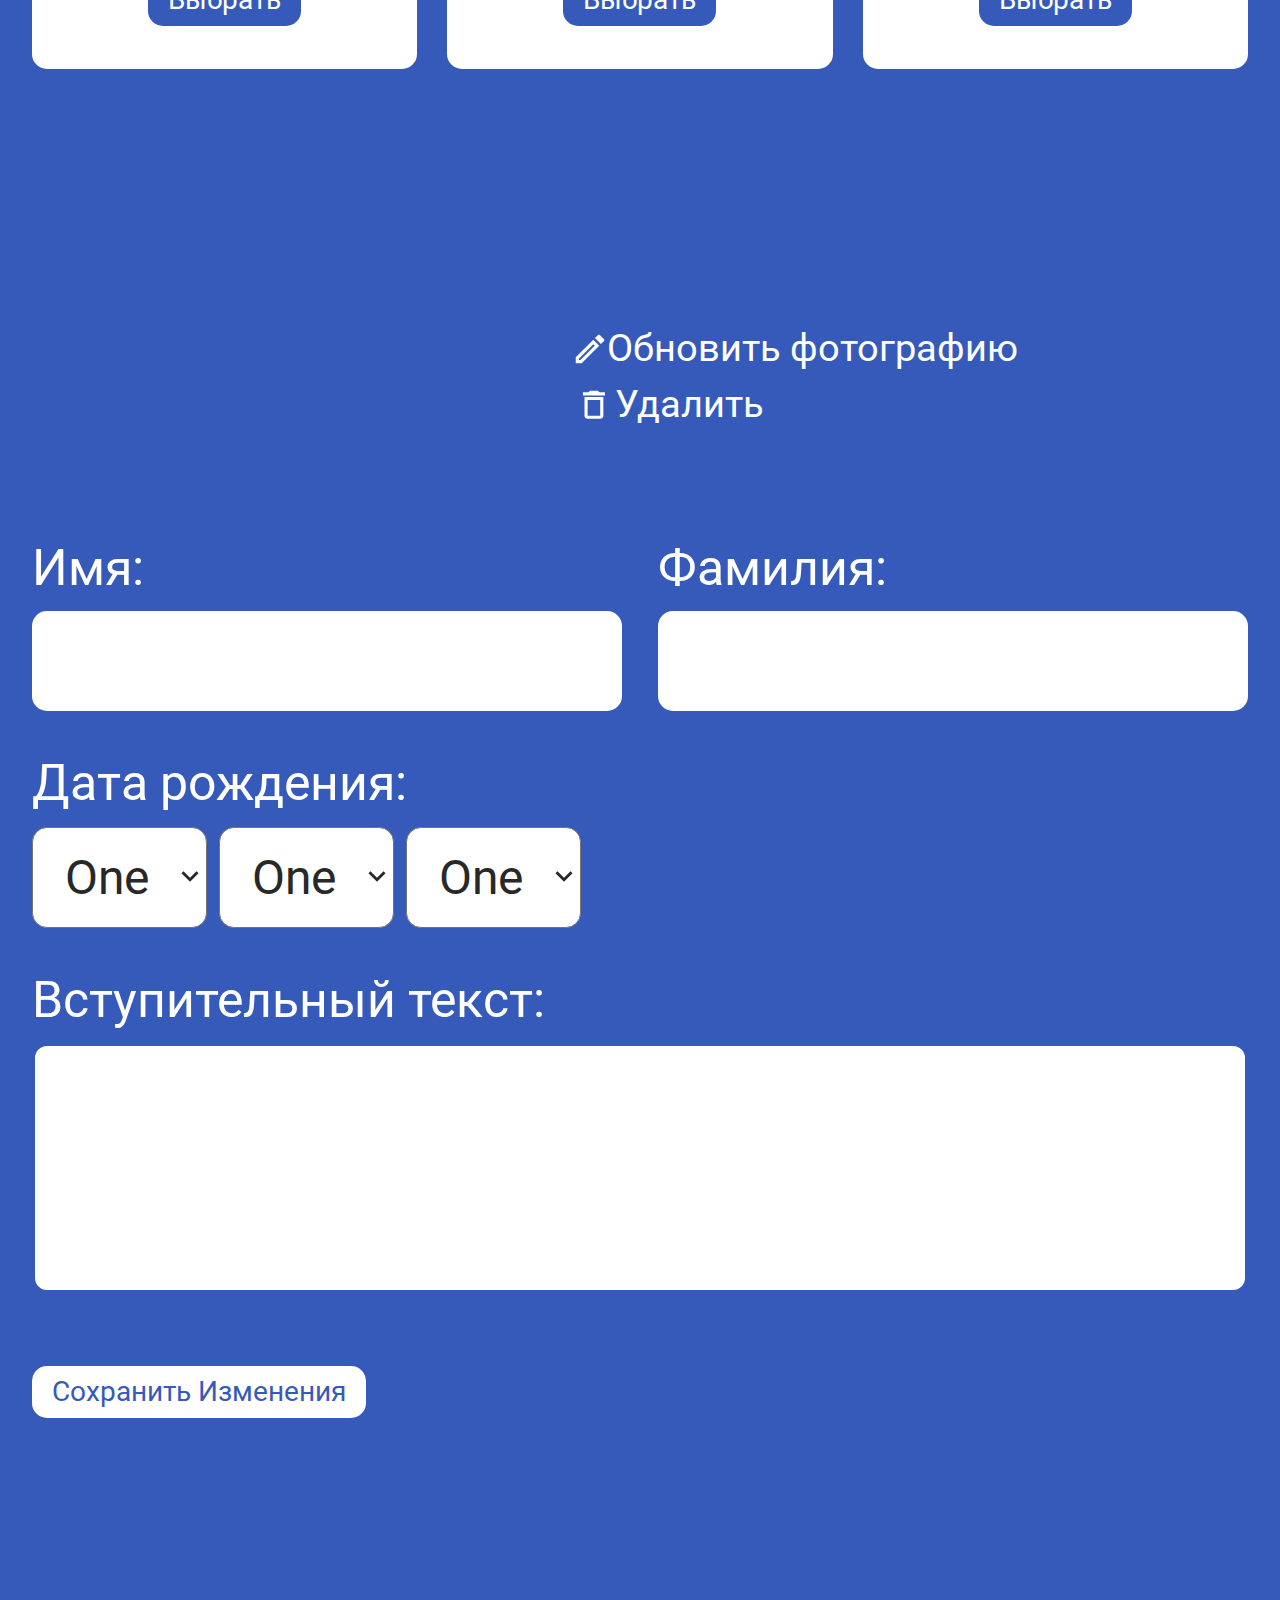
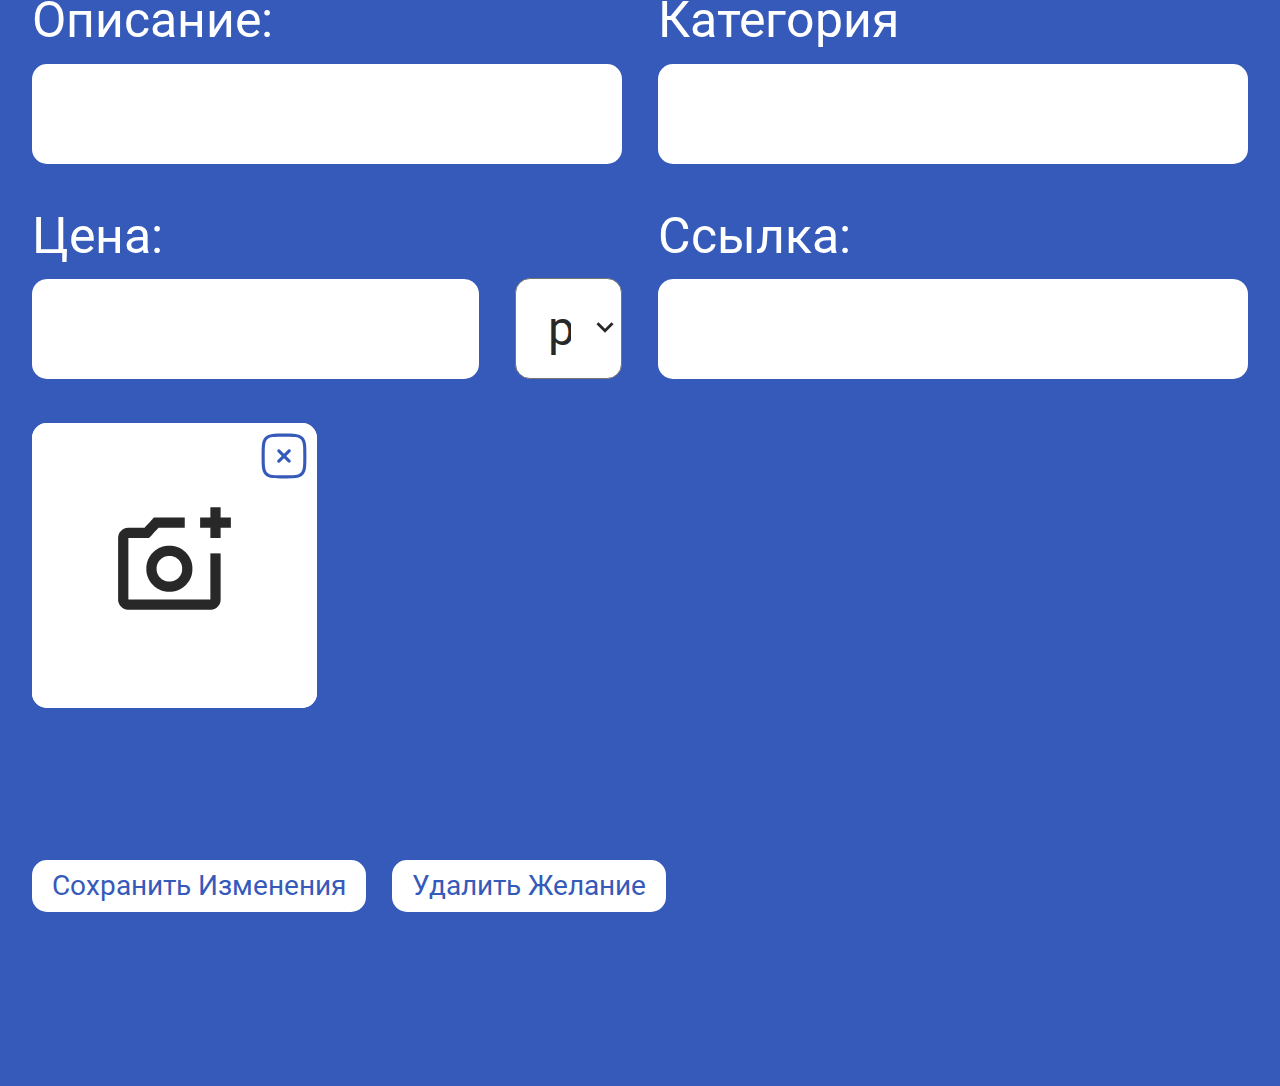
==== commit 313fb7c4: "дописал верстку в fieldset edit__avatar,создал функцию handleImageFileSelection" ====
--- a/style/index.css
+++ b/style/index.css
@@ -10,4 +10,5 @@
 @import 'profile.css';
 @import 'categories.css';
 @import 'item.css';
-@import 'edit.css';+@import 'edit.css';
+@import 'modal.css';